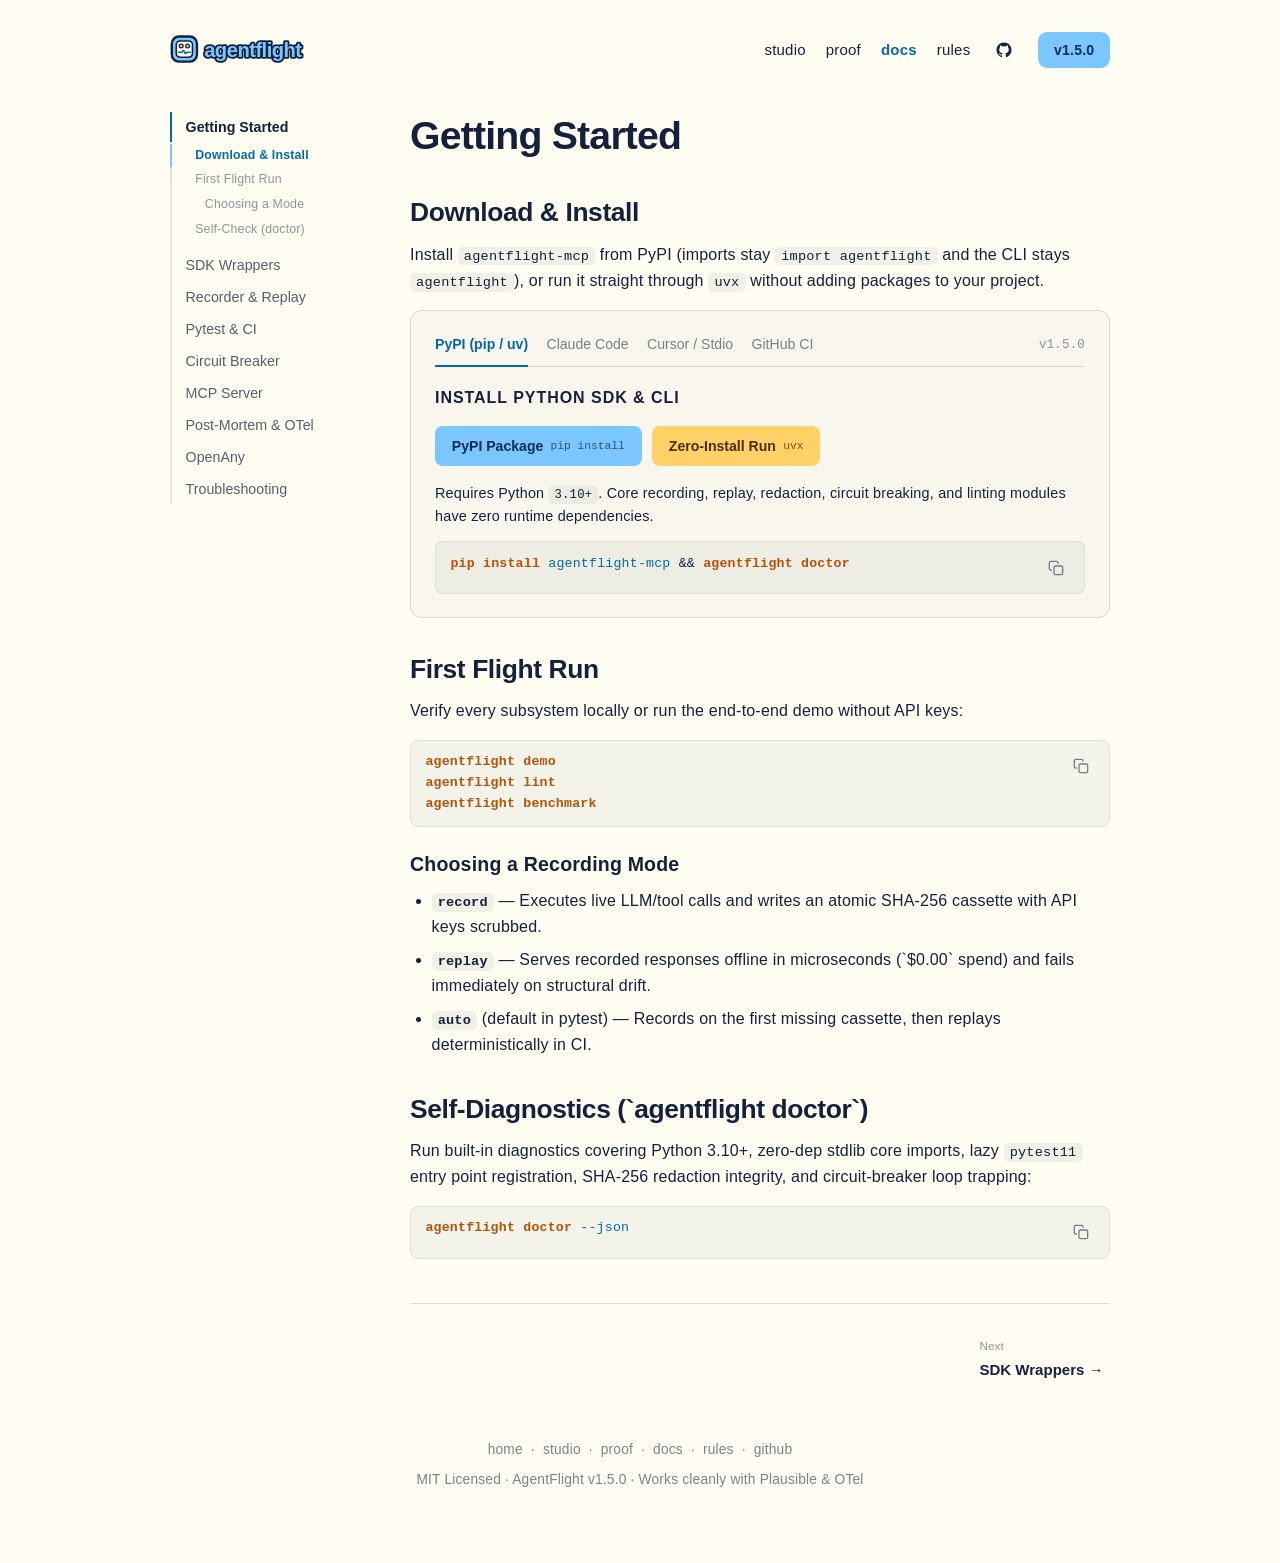
==== website/docs.html @ 7e09fa5d "feat(website,docs): launch Handy-style avionics website, interactive studio & v1.5.0 docs" ====
<!doctype html>
<html lang="en">
  <head>
    <meta charset="utf-8" />
    <meta name="viewport" content="width=device-width, initial-scale=1.0" />
    <title>AgentFlight — Documentation, SDK, CLI &amp; MCP Guide</title>
    <meta
      name="description"
      content="Install agentflight-mcp, wrap OpenAI/Anthropic clients, record SHA-256 cassettes, run $0 pytest CI replay, wire Claude MCP, and export OpenTelemetry traces."
    />
    <meta name="robots" content="index, follow" />
    <meta name="theme-color" content="#fffdf2" />
    <link rel="canonical" href="https://codesphere-u.github.io/agentflight/docs.html" />
    <link rel="icon" type="image/svg+xml" href="./favicon.svg?v=1.5.0" />
    <link rel="manifest" href="./manifest.webmanifest" />

    <meta property="og:type" content="website" />
    <meta property="og:url" content="https://codesphere-u.github.io/agentflight/docs.html" />
    <meta property="og:title" content="AgentFlight — Documentation, SDK, CLI &amp; MCP Guide" />
    <meta
      property="og:description"
      content="Complete guide for drop-in SDK wrappers, deterministic pytest replay, circuit-breaker configuration, and hosted/local MCP tools."
    />
    <meta property="og:image" content="https://codesphere-u.github.io/agentflight/og-image.svg" />
    <meta name="twitter:card" content="summary_large_image" />
    <meta name="twitter:title" content="AgentFlight — Documentation, SDK, CLI &amp; MCP Guide" />
    <meta
      name="twitter:description"
      content="Record tamper-evident agent cassettes, replay at $0 spend in pytest, and catch MCP tool smells in CI."
    />
    <meta name="twitter:image" content="https://codesphere-u.github.io/agentflight/og-image.svg" />

    <style>
      [hidden] { display: none !important; }
      .page-col-docs { width: min(940px, 100% - 2rem); margin-inline: auto; }
      .brand-wordmark-svg { height: 36px; width: 196px; display: block; }
      .docs-layout { display: flex; align-items: flex-start; gap: 2.75rem; width: 100%; min-width: 0; }
      .docs-sidebar { flex: 0 0 196px; width: 196px; position: sticky; top: 2rem; }
      .docs-mobile-nav { display: none; }
    </style>
    <link rel="stylesheet" href="./styles.css?v=1.5.0" />
  </head>
  <body data-analytics="plausible">
    <div class="page-col page-col-docs">
      <header class="site-header">
        <a class="brand-link" href="./" aria-label="AgentFlight home">
          <svg class="brand-wordmark-svg" width="196" height="36" viewBox="0 0 218 40" fill="none" role="img" aria-label="agentflight">
            <rect x="2" y="5" width="28" height="28" rx="8" fill="#7cc6fe" stroke="#14213d" stroke-width="2.6" />
            <rect x="7" y="10" width="18" height="18" rx="4" fill="#fffdf2" stroke="#14213d" stroke-width="1.8" />
            <circle cx="12.5" cy="15.5" r="2.1" fill="#ffd166" stroke="#14213d" stroke-width="1.4" />
            <circle cx="19.5" cy="15.5" r="2.1" fill="#ffd166" stroke="#14213d" stroke-width="1.4" />
            <path d="M9.5 22.5H13L15 20.5L17 24L19 22.5H22.5" stroke="#026aa7" stroke-width="1.8" stroke-linecap="round" stroke-linejoin="round" />
            <text x="38" y="28" font-family="-apple-system, BlinkMacSystemFont, 'Segoe UI', Roboto, sans-serif" font-size="22.5" font-weight="800" letter-spacing="-0.6" fill="none" stroke="#14213d" stroke-width="4" stroke-linejoin="round">agentflight</text>
            <text x="38" y="28" font-family="-apple-system, BlinkMacSystemFont, 'Segoe UI', Roboto, sans-serif" font-size="22.5" font-weight="800" letter-spacing="-0.6" fill="#7cc6fe">agentflight</text>
          </svg>
        </a>

        <nav class="header-nav" aria-label="Primary navigation">
          <a href="./studio.html">studio</a>
          <a href="./proof.html">proof</a>
          <a class="active" href="./docs.html" aria-current="page">docs</a>
          <a href="./rules.html">rules</a>
          <a
            class="icon-link"
            href="https://github.com/codesphere-u/agentflight"
            target="_blank"
            rel="noopener noreferrer"
            aria-label="AgentFlight on GitHub"
          >
            <svg width="18" height="18" viewBox="0 0 24 24" fill="currentColor" aria-hidden="true">
              <path
                d="M12 2C6.477 2 2 6.484 2 12.017c0 4.425 2.865 8.18 6.839 9.504.5.092.682-.217.682-.483 0-.237-.008-.868-.013-1.703-2.782.605-3.369-1.343-3.369-1.343-.454-1.158-1.11-1.466-1.11-1.466-.908-.62.069-.608.069-.608 1.003.07 1.53 1.032 1.53 1.032.892 1.53 2.341 1.088 2.91.832.092-.647.35-1.088.636-1.338-2.22-.253-4.555-1.113-4.555-4.951 0-1.093.39-1.988 1.029-2.688-.103-.253-.446-1.272.098-2.65 0 0 .84-.27 2.75 1.026A9.564 9.564 0 0112 6.844c.85.004 1.705.115 2.504.337 1.909-1.296 2.747-1.027 2.747-1.027.546 1.379.202 2.398.1 2.651.64.7 1.028 1.595 1.028 2.688 0 3.848-2.339 4.695-4.566 4.943.359.309.678.92.678 1.855 0 1.338-.012 2.419-.012 2.747 0 .268.18.58.688.482A10.019 10.019 0 0022 12.017C22 6.484 17.522 2 12 2z"
              />
            </svg>
          </a>
          <a
            class="nav-pill"
            href="https://github.com/codesphere-u/agentflight/releases"
            target="_blank"
            rel="noopener noreferrer"
          >
            v1.5.0
          </a>
        </nav>
      </header>

      <main>
        <div class="docs-mobile-nav" aria-label="Documentation chapters mobile switcher">
          <button type="button" class="docs-mobile-chip active" data-doc-target="getting-started">Getting Started</button>
          <button type="button" class="docs-mobile-chip" data-doc-target="wrappers">SDK Wrappers</button>
          <button type="button" class="docs-mobile-chip" data-doc-target="recorder">Recorder &amp; Replay</button>
          <button type="button" class="docs-mobile-chip" data-doc-target="pytest-ci">Pytest &amp; CI</button>
          <button type="button" class="docs-mobile-chip" data-doc-target="circuit-breaker">Circuit Breaker</button>
          <button type="button" class="docs-mobile-chip" data-doc-target="mcp-server">MCP Server</button>
          <button type="button" class="docs-mobile-chip" data-doc-target="post-mortem">Post-Mortem &amp; OTel</button>
          <button type="button" class="docs-mobile-chip" data-doc-target="openany">OpenAny</button>
          <button type="button" class="docs-mobile-chip" data-doc-target="troubleshooting">Troubleshooting</button>
        </div>

        <div class="docs-layout">
          <aside class="docs-sidebar" aria-label="Documentation navigation">
            <nav>
              <ul class="docs-rail">
                <li class="doc-nav-item">
                  <button type="button" class="doc-nav-link active" data-doc-target="getting-started">Getting Started</button>
                  <ul class="doc-subrail open" data-subrail="getting-started">
                    <li><a class="doc-sub-link active" href="#doc-install" data-doc-anchor="getting-started">Download &amp; Install</a></li>
                    <li><a class="doc-sub-link" href="#doc-first-flight" data-doc-anchor="getting-started">First Flight Run</a></li>
                    <li><a class="doc-sub-link sub-h3" href="#doc-modes" data-doc-anchor="getting-started">Choosing a Mode</a></li>
                    <li><a class="doc-sub-link" href="#doc-doctor" data-doc-anchor="getting-started">Self-Check (doctor)</a></li>
                  </ul>
                </li>

                <li class="doc-nav-item">
                  <button type="button" class="doc-nav-link" data-doc-target="wrappers">SDK Wrappers</button>
                  <ul class="doc-subrail" data-subrail="wrappers">
                    <li><a class="doc-sub-link" href="#wrap-openai" data-doc-anchor="wrappers">OpenAI &amp; Compatible</a></li>
                    <li><a class="doc-sub-link" href="#wrap-anthropic" data-doc-anchor="wrappers">Anthropic Messages</a></li>
                    <li><a class="doc-sub-link" href="#wrap-callable" data-doc-anchor="wrappers">Callbacks &amp; Decorators</a></li>
                  </ul>
                </li>

                <li class="doc-nav-item">
                  <button type="button" class="doc-nav-link" data-doc-target="recorder">Recorder &amp; Replay</button>
                  <ul class="doc-subrail" data-subrail="recorder">
                    <li><a class="doc-sub-link" href="#rec-sha256" data-doc-anchor="recorder">SHA-256 Hash Chain</a></li>
                    <li><a class="doc-sub-link" href="#rec-redact" data-doc-anchor="recorder">Automatic Redaction</a></li>
                    <li><a class="doc-sub-link" href="#rec-replay" data-doc-anchor="recorder">Deterministic Stubs</a></li>
                  </ul>
                </li>

                <li class="doc-nav-item">
                  <button type="button" class="doc-nav-link" data-doc-target="pytest-ci">Pytest &amp; CI</button>
                  <ul class="doc-subrail" data-subrail="pytest-ci">
                    <li><a class="doc-sub-link" href="#pytest-markers" data-doc-anchor="pytest-ci">Pytest Plugin &amp; Fixtures</a></li>
                    <li><a class="doc-sub-link" href="#ci-diff" data-doc-anchor="pytest-ci">Trajectory Diffing</a></li>
                    <li><a class="doc-sub-link" href="#ci-workflow" data-doc-anchor="pytest-ci">GitHub Actions Gate</a></li>
                  </ul>
                </li>

                <li class="doc-nav-item">
                  <button type="button" class="doc-nav-link" data-doc-target="circuit-breaker">Circuit Breaker</button>
                  <ul class="doc-subrail" data-subrail="circuit-breaker">
                    <li><a class="doc-sub-link" href="#cb-loops" data-doc-anchor="circuit-breaker">Loop &amp; Ping-Pong Traps</a></li>
                    <li><a class="doc-sub-link" href="#cb-budget" data-doc-anchor="circuit-breaker">Token &amp; USD Budgets</a></li>
                  </ul>
                </li>

                <li class="doc-nav-item">
                  <button type="button" class="doc-nav-link" data-doc-target="mcp-server">MCP Server</button>
                  <ul class="doc-subrail" data-subrail="mcp-server">
                    <li><a class="doc-sub-link" href="#mcp-tools" data-doc-anchor="mcp-server">Tools, Resources &amp; Prompts</a></li>
                    <li><a class="doc-sub-link" href="#mcp-hosted" data-doc-anchor="mcp-server">Hosted vs Stdio Clients</a></li>
                  </ul>
                </li>

                <li class="doc-nav-item">
                  <button type="button" class="doc-nav-link" data-doc-target="post-mortem">Post-Mortem &amp; OTel</button>
                  <ul class="doc-subrail" data-subrail="post-mortem">
                    <li><a class="doc-sub-link" href="#pm-aaib" data-doc-anchor="post-mortem">Incident Post-Mortem</a></li>
                    <li><a class="doc-sub-link" href="#pm-otel" data-doc-anchor="post-mortem">W3C TraceContext / OTel</a></li>
                  </ul>
                </li>

                <li class="doc-nav-item">
                  <button type="button" class="doc-nav-link" data-doc-target="openany">OpenAny</button>
                  <ul class="doc-subrail" data-subrail="openany">
                    <li><a class="doc-sub-link" href="#oa-quickstart" data-doc-anchor="openany">Budget Shield &amp; Streaming</a></li>
                    <li><a class="doc-sub-link" href="#oa-cli" data-doc-anchor="openany">OpenAny CLI Commands</a></li>
                  </ul>
                </li>

                <li class="doc-nav-item">
                  <button type="button" class="doc-nav-link" data-doc-target="troubleshooting">Troubleshooting</button>
                  <ul class="doc-subrail" data-subrail="troubleshooting">
                    <li><a class="doc-sub-link" href="#ts-divergence" data-doc-anchor="troubleshooting">TrajectoryDivergenceError</a></li>
                    <li><a class="doc-sub-link" href="#ts-tamper" data-doc-anchor="troubleshooting">CassetteTamperError</a></li>
                    <li><a class="doc-sub-link" href="#ts-about" data-doc-anchor="troubleshooting">License &amp; Provenance</a></li>
                  </ul>
                </li>
              </ul>
            </nav>
          </aside>

          <article class="doc-content" id="doc-article">
            <h1 id="doc-chapter-title">Getting Started</h1>

            <!-- CHAPTER 1 -->
            <section class="doc-chapter" data-chapter="getting-started">
              <h2 id="doc-install">Download &amp; Install</h2>
              <p>
                Install <code>agentflight-mcp</code> from PyPI (imports stay <code>import agentflight</code> and the CLI stays <code>agentflight</code>), or run it straight through <code>uvx</code> without adding packages to your project.
              </p>

              <div class="handy-card">
                <div class="handy-tabs-bar">
                  <div class="handy-tabs" role="tablist" aria-label="Install method">
                    <button type="button" class="handy-tab active" role="tab" aria-selected="true" data-install="pypi">
                      PyPI (pip / uv)
                    </button>
                    <button type="button" class="handy-tab" role="tab" aria-selected="false" data-install="claude">
                      Claude Code
                    </button>
                    <button type="button" class="handy-tab" role="tab" aria-selected="false" data-install="cursor">
                      Cursor / Stdio
                    </button>
                    <button type="button" class="handy-tab" role="tab" aria-selected="false" data-install="ci">
                      GitHub CI
                    </button>
                  </div>
                  <span class="version-tag">v1.5.0</span>
                </div>

                <p class="eyebrow-label" id="inst-eyebrow">INSTALL PYTHON SDK &amp; CLI</p>

                <div class="handy-btn-row">
                  <button type="button" class="handy-pill-btn" data-copy="pip install agentflight-mcp">
                    PyPI Package <span>pip install</span>
                  </button>
                  <button type="button" class="handy-pill-btn amber" data-copy="uvx --from agentflight-mcp agentflight doctor">
                    Zero-Install Run <span>uvx</span>
                  </button>
                </div>

                <p style="font-size: 0.9rem; margin-bottom: 0.65rem;" id="inst-note">
                  Requires Python <code>3.10+</code>. Core recording, replay, redaction, circuit breaking, and linting modules have zero runtime dependencies.
                </p>

                <div class="doc-codeblock" style="margin-bottom: 0;">
                  <pre id="inst-code"><span class="syn-cmd">pip install</span> <span class="syn-arg">agentflight-mcp</span> &amp;&amp; <span class="syn-cmd">agentflight doctor</span></pre>
                  <button type="button" class="copy-icon-btn" id="inst-copy-btn" data-copy="pip install agentflight-mcp && agentflight doctor" aria-label="Copy install command">
                    <svg width="16" height="16" viewBox="0 0 24 24" fill="none" stroke="currentColor" stroke-width="2" stroke-linecap="round" stroke-linejoin="round" aria-hidden="true"><rect x="9" y="9" width="13" height="13" rx="2"/><path d="M5 15H4a2 2 0 0 1-2-2V4a2 2 0 0 1 2-2h9a2 2 0 0 1 2 2v1"/></svg>
                  </button>
                </div>
              </div>

              <h2 id="doc-first-flight">First Flight Run</h2>
              <p>Verify every subsystem locally or run the end-to-end demo without API keys:</p>

              <div class="doc-codeblock">
                <pre><span class="syn-cmd">agentflight demo</span>
<span class="syn-cmd">agentflight lint</span>
<span class="syn-cmd">agentflight benchmark</span></pre>
                <button type="button" class="copy-icon-btn" data-copy="agentflight demo && agentflight lint && agentflight benchmark" aria-label="Copy quickstart commands">
                  <svg width="16" height="16" viewBox="0 0 24 24" fill="none" stroke="currentColor" stroke-width="2" stroke-linecap="round" stroke-linejoin="round" aria-hidden="true"><rect x="9" y="9" width="13" height="13" rx="2"/><path d="M5 15H4a2 2 0 0 1-2-2V4a2 2 0 0 1 2-2h9a2 2 0 0 1 2 2v1"/></svg>
                </button>
              </div>

              <h3 id="doc-modes">Choosing a Recording Mode</h3>
              <ul>
                <li><strong><code>record</code></strong> — Executes live LLM/tool calls and writes an atomic SHA-256 cassette with API keys scrubbed.</li>
                <li><strong><code>replay</code></strong> — Serves recorded responses offline in microseconds (`$0.00` spend) and fails immediately on structural drift.</li>
                <li><strong><code>auto</code></strong> (default in pytest) — Records on the first missing cassette, then replays deterministically in CI.</li>
              </ul>

              <h2 id="doc-doctor">Self-Diagnostics (`agentflight doctor`)</h2>
              <p>Run built-in diagnostics covering Python 3.10+, zero-dep stdlib core imports, lazy <code>pytest11</code> entry point registration, SHA-256 redaction integrity, and circuit-breaker loop trapping:</p>
              <div class="doc-codeblock">
                <pre><span class="syn-cmd">agentflight doctor</span> <span class="syn-arg">--json</span></pre>
                <button type="button" class="copy-icon-btn" data-copy="agentflight doctor --json" aria-label="Copy doctor command">
                  <svg width="16" height="16" viewBox="0 0 24 24" fill="none" stroke="currentColor" stroke-width="2" stroke-linecap="round" stroke-linejoin="round" aria-hidden="true"><rect x="9" y="9" width="13" height="13" rx="2"/><path d="M5 15H4a2 2 0 0 1-2-2V4a2 2 0 0 1 2-2h9a2 2 0 0 1 2 2v1"/></svg>
                </button>
              </div>
            </section>

            <!-- CHAPTER 2 -->
            <section class="doc-chapter" data-chapter="wrappers" hidden>
              <h2 id="wrap-openai">OpenAI &amp; Compatible Clients</h2>
              <p>
                Wrap synchronous or async <code>OpenAI</code>, <code>AsyncOpenAI</code>, OpenRouter, vLLM, or OpenAny clients in one line—recording both standard responses and <code>stream=True</code> delta chunks.
              </p>
              <div class="doc-codeblock">
                <pre><span class="syn-arg">from</span> openai <span class="syn-arg">import</span> OpenAI
<span class="syn-arg">from</span> agentflight <span class="syn-arg">import</span> wrap_openai, TrajectoryCircuitBreaker

client = wrap_openai(OpenAI(), guard=TrajectoryCircuitBreaker(max_cost_usd=0.25))
resp = client.chat.completions.create(model=<span class="syn-str">"gpt-4o-mini"</span>, messages=[{<span class="syn-str">"role"</span>: <span class="syn-str">"user"</span>, <span class="syn-str">"content"</span>: <span class="syn-str">"Health?"</span>}])
client.agentflight_recorder.save(<span class="syn-str">"tests/cassettes/health.flight.json"</span>)</pre>
                <button type="button" class="copy-icon-btn" data-copy='from openai import OpenAI&#10;from agentflight import wrap_openai, TrajectoryCircuitBreaker&#10;&#10;client = wrap_openai(OpenAI(), guard=TrajectoryCircuitBreaker(max_cost_usd=0.25))&#10;resp = client.chat.completions.create(model="gpt-4o-mini", messages=[{"role": "user", "content": "Health?"}])&#10;client.agentflight_recorder.save("tests/cassettes/health.flight.json")' aria-label="Copy wrap_openai snippet">
                  <svg width="16" height="16" viewBox="0 0 24 24" fill="none" stroke="currentColor" stroke-width="2" stroke-linecap="round" stroke-linejoin="round" aria-hidden="true"><rect x="9" y="9" width="13" height="13" rx="2"/><path d="M5 15H4a2 2 0 0 1-2-2V4a2 2 0 0 1 2-2h9a2 2 0 0 1 2 2v1"/></svg>
                </button>
              </div>

              <h2 id="wrap-anthropic">Anthropic Messages &amp; Streaming</h2>
              <p>
                Use <code>wrap_anthropic(Anthropic(), ...)</code> to capture synchronous, async, and streamed Claude messages with coalesced tool-use blocks and token telemetry.
              </p>

              <h2 id="wrap-callable">Callbacks &amp; Decorators (`wrap_callable`)</h2>
              <p>
                Instrument any Python tool function with <code>@wrap_callable</code> or pass <code>FlightCallbackHandler</code> directly into LangChain, LangGraph, or custom agent loops.
              </p>
            </section>

            <!-- CHAPTER 3 -->
            <section class="doc-chapter" data-chapter="recorder" hidden>
              <h2 id="rec-sha256">Canonical JSON SHA-256 Hash Chain</h2>
              <p>
                Every <code>TrajectorySpan</code> hashes canonical sorted JSON (<code>sort_keys=True</code>) chained from <code>GENESIS_HASH</code> via <code>prev_hash -&gt; step_hash</code>. Reordered Python dictionary keys never cause false negatives, whereas silent edits trigger <code>CassetteTamperError</code>.
              </p>

              <h2 id="rec-redact">Automatic PII &amp; Secret Scrubbing</h2>
              <p>
                <code>FlightRecorder(..., redact_secrets=True)</code> scrubs OpenAI, Anthropic, GitHub, AWS keys, Bearer tokens, JWTs, Basic Auth URLs, and auth headers <em>before</em> computing SHA-256 digests so cassettes can be safely committed to Git.
              </p>

              <h2 id="rec-replay">Deterministic Stubs (`CassetteReplayer`)</h2>
              <div class="doc-codeblock">
                <pre><span class="syn-arg">from</span> agentflight <span class="syn-arg">import</span> CassetteReplayer

replayer = CassetteReplayer(<span class="syn-str">"cassettes/incident_8841.flight.json"</span>, strict_order=True)
query_metrics = replayer.stub_tool(<span class="syn-str">"prometheus.query_metrics"</span>, kind=<span class="syn-str">"mcp_rpc"</span>)
result = query_metrics(window=<span class="syn-str">"15m"</span>, service=<span class="syn-str">"payment-api"</span>)</pre>
                <button type="button" class="copy-icon-btn" data-copy='from agentflight import CassetteReplayer&#10;&#10;replayer = CassetteReplayer("cassettes/incident_8841.flight.json", strict_order=True)&#10;query_metrics = replayer.stub_tool("prometheus.query_metrics", kind="mcp_rpc")&#10;result = query_metrics(window="15m", service="payment-api")' aria-label="Copy replayer code">
                  <svg width="16" height="16" viewBox="0 0 24 24" fill="none" stroke="currentColor" stroke-width="2" stroke-linecap="round" stroke-linejoin="round" aria-hidden="true"><rect x="9" y="9" width="13" height="13" rx="2"/><path d="M5 15H4a2 2 0 0 1-2-2V4a2 2 0 0 1 2-2h9a2 2 0 0 1 2 2v1"/></svg>
                </button>
              </div>
            </section>

            <!-- CHAPTER 4 -->
            <section class="doc-chapter" data-chapter="pytest-ci" hidden>
              <h2 id="pytest-markers">Auto-Registered Pytest Plugin (`pytest11`)</h2>
              <p>
                Installing <code>agentflight-mcp</code> automatically registers built-in fixtures (<code>flight_recorder</code>, <code>flight_guard</code>, <code>flight_session</code>) plus <code>@pytest.mark.flight_cassette(...)</code>.
              </p>
              <div class="doc-codeblock">
                <pre><span class="syn-arg">import</span> pytest

@pytest.mark.flight_cassette(<span class="syn-str">"tests/cassettes/checkout.flight.json"</span>)
<span class="syn-arg">def</span> test_checkout_deterministic(flight_session, flight_guard):
    search = flight_session.stub(<span class="syn-str">"search_catalog"</span>, fallback_fn=<span class="syn-arg">lambda</span> q: {<span class="syn-str">"hits"</span>: [q]})
    <span class="syn-arg">assert</span> search(q=<span class="syn-str">"router"</span>)[<span class="syn-str">"hits"</span>] == [<span class="syn-str">"router"</span>]</pre>
                <button type="button" class="copy-icon-btn" data-copy='import pytest&#10;&#10;@pytest.mark.flight_cassette("tests/cassettes/checkout.flight.json")&#10;def test_checkout_deterministic(flight_session, flight_guard):&#10;    search = flight_session.stub("search_catalog", fallback_fn=lambda q: {"hits": [q]})&#10;    assert search(q="router")["hits"] == ["router"]' aria-label="Copy pytest example">
                  <svg width="16" height="16" viewBox="0 0 24 24" fill="none" stroke="currentColor" stroke-width="2" stroke-linecap="round" stroke-linejoin="round" aria-hidden="true"><rect x="9" y="9" width="13" height="13" rx="2"/><path d="M5 15H4a2 2 0 0 1-2-2V4a2 2 0 0 1 2-2h9a2 2 0 0 1 2 2v1"/></svg>
                </button>
              </div>

              <h2 id="ci-diff">Behavioral Trajectory Diffing</h2>
              <p>
                Compare baseline and candidate cassettes across model or prompt upgrades using Levenshtein/LCS sequence distance plus token/cost/error deltas:
              </p>
              <div class="doc-codeblock">
                <pre><span class="syn-cmd">agentflight diff</span> <span class="syn-arg">baseline.flight.json candidate.flight.json</span> <span class="syn-arg">--similarity-threshold</span> <span class="syn-str">0.85</span></pre>
                <button type="button" class="copy-icon-btn" data-copy="agentflight diff baseline.flight.json candidate.flight.json --similarity-threshold 0.85" aria-label="Copy diff command">
                  <svg width="16" height="16" viewBox="0 0 24 24" fill="none" stroke="currentColor" stroke-width="2" stroke-linecap="round" stroke-linejoin="round" aria-hidden="true"><rect x="9" y="9" width="13" height="13" rx="2"/><path d="M5 15H4a2 2 0 0 1-2-2V4a2 2 0 0 1 2-2h9a2 2 0 0 1 2 2v1"/></svg>
                </button>
              </div>

              <h2 id="ci-workflow">GitHub Actions Pre-Flight Gate</h2>
              <div class="doc-codeblock">
                <pre><span class="syn-cmd">agentflight ci</span> <span class="syn-arg">--schema-file tools.json --cassette tests/cassettes/run.flight.json --fail-on-smell --github-summary</span></pre>
                <button type="button" class="copy-icon-btn" data-copy="agentflight ci --schema-file tools.json --cassette tests/cassettes/run.flight.json --fail-on-smell --github-summary" aria-label="Copy agentflight ci command">
                  <svg width="16" height="16" viewBox="0 0 24 24" fill="none" stroke="currentColor" stroke-width="2" stroke-linecap="round" stroke-linejoin="round" aria-hidden="true"><rect x="9" y="9" width="13" height="13" rx="2"/><path d="M5 15H4a2 2 0 0 1-2-2V4a2 2 0 0 1 2-2h9a2 2 0 0 1 2 2v1"/></svg>
                </button>
              </div>
            </section>

            <!-- CHAPTER 5 -->
            <section class="doc-chapter" data-chapter="circuit-breaker" hidden>
              <h2 id="cb-loops">Loop &amp; Ping-Pong Detection</h2>
              <p>
                <code>TrajectoryCircuitBreaker</code> inspects actor + canonical argument digests on every turn to stop exact identical repeats, two-step <code>A -&gt; B -&gt; A -&gt; B</code> ping-pong loops, three-step cycles, and consecutive error storms.
              </p>

              <h2 id="cb-budget">Thread-Safe Token &amp; USD Spend Caps</h2>
              <p>
                Enforce hard limits globally across worker threads via <code>with breaker.reserve_budget(estimated_usd): ...</code> so parallel tool invocations cannot overshoot budget ceilings.
              </p>
              <div class="doc-codeblock">
                <pre><span class="syn-arg">from</span> agentflight <span class="syn-arg">import</span> TrajectoryCircuitBreaker

guard = TrajectoryCircuitBreaker(max_identical_repeats=3, max_ping_pong_cycles=2, max_total_tokens=25000, max_cost_usd=0.50)</pre>
                <button type="button" class="copy-icon-btn" data-copy="from agentflight import TrajectoryCircuitBreaker&#10;&#10;guard = TrajectoryCircuitBreaker(max_identical_repeats=3, max_ping_pong_cycles=2, max_total_tokens=25000, max_cost_usd=0.50)" aria-label="Copy circuit breaker config">
                  <svg width="16" height="16" viewBox="0 0 24 24" fill="none" stroke="currentColor" stroke-width="2" stroke-linecap="round" stroke-linejoin="round" aria-hidden="true"><rect x="9" y="9" width="13" height="13" rx="2"/><path d="M5 15H4a2 2 0 0 1-2-2V4a2 2 0 0 1 2-2h9a2 2 0 0 1 2 2v1"/></svg>
                </button>
              </div>
            </section>

            <!-- CHAPTER 6 -->
            <section class="doc-chapter" data-chapter="mcp-server" hidden>
              <h2 id="mcp-tools">Tools, Resources &amp; Prompts</h2>
              <div class="doc-table-wrap">
                <table class="doc-table">
                  <thead>
                    <tr>
                      <th>MCP Primitive</th>
                      <th>Purpose</th>
                      <th>Transport Availability</th>
                    </tr>
                  </thead>
                  <tbody>
                    <tr>
                      <td><code>agentflight_lint_tools</code></td>
                      <td>Static TS001–TS010 audit &amp; Ergonomics Score</td>
                      <td>Hosted HTTP + Local Stdio</td>
                    </tr>
                    <tr>
                      <td><code>agentflight_verify_cassette</code></td>
                      <td>Verify SHA-256 chain integrity</td>
                      <td>Local Stdio / Self-Hosted</td>
                    </tr>
                    <tr>
                      <td><code>agentflight_diff_cassettes</code></td>
                      <td>Baseline vs candidate trajectory diff</td>
                      <td>Local Stdio / Self-Hosted</td>
                    </tr>
                    <tr>
                      <td><code>agentflight_export_otel</code></td>
                      <td>Export W3C TraceContext spans JSON</td>
                      <td>Local Stdio / Self-Hosted</td>
                    </tr>
                    <tr>
                      <td><code>agentflight://rules/catalog</code></td>
                      <td>Machine-readable rule rubric resource</td>
                      <td>Hosted HTTP + Local Stdio</td>
                    </tr>
                  </tbody>
                </table>
              </div>

              <h2 id="mcp-hosted">Hosted Vercel HTTP vs Local Stdio</h2>
              <div class="doc-codeblock">
                <pre><span class="syn-cmd">claude mcp add</span> <span class="syn-arg">--transport http agentflight</span> <span class="syn-str">https://agentflight-tau.vercel.app/mcp</span></pre>
                <button type="button" class="copy-icon-btn" data-copy="claude mcp add --transport http agentflight https://agentflight-tau.vercel.app/mcp" aria-label="Copy claude mcp command">
                  <svg width="16" height="16" viewBox="0 0 24 24" fill="none" stroke="currentColor" stroke-width="2" stroke-linecap="round" stroke-linejoin="round" aria-hidden="true"><rect x="9" y="9" width="13" height="13" rx="2"/><path d="M5 15H4a2 2 0 0 1-2-2V4a2 2 0 0 1 2-2h9a2 2 0 0 1 2 2v1"/></svg>
                </button>
              </div>
            </section>

            <!-- CHAPTER 7 -->
            <section class="doc-chapter" data-chapter="post-mortem" hidden>
              <h2 id="pm-aaib">AAIB / NTSB Incident Post-Mortems</h2>
              <p>
                Generate structured Markdown or JSON failure reports pinpointing root-cause loops, cost explosions, and exact failing tool steps from any saved <code>.flight.json</code> file:
              </p>
              <div class="doc-codeblock">
                <pre><span class="syn-cmd">agentflight post-mortem</span> <span class="syn-arg">crash_incident.flight.json</span> <span class="syn-arg">--output</span> <span class="syn-str">POST_MORTEM.md</span></pre>
                <button type="button" class="copy-icon-btn" data-copy="agentflight post-mortem crash_incident.flight.json --output POST_MORTEM.md" aria-label="Copy post-mortem command">
                  <svg width="16" height="16" viewBox="0 0 24 24" fill="none" stroke="currentColor" stroke-width="2" stroke-linecap="round" stroke-linejoin="round" aria-hidden="true"><rect x="9" y="9" width="13" height="13" rx="2"/><path d="M5 15H4a2 2 0 0 1-2-2V4a2 2 0 0 1 2-2h9a2 2 0 0 1 2 2v1"/></svg>
                </button>
              </div>

              <h2 id="pm-otel">W3C TraceContext / OpenTelemetry Export</h2>
              <p>
                Export cassettes into <code>gen_ai.*</code> semantic-convention spans ready for StackPulse, Jaeger, Datadog, or Grafana Tempo:
              </p>
              <div class="doc-codeblock">
                <pre><span class="syn-cmd">agentflight export-otel</span> <span class="syn-arg">incident_8841.flight.json</span> <span class="syn-arg">--output</span> <span class="syn-str">spans.json</span></pre>
                <button type="button" class="copy-icon-btn" data-copy="agentflight export-otel incident_8841.flight.json --output spans.json" aria-label="Copy export-otel command">
                  <svg width="16" height="16" viewBox="0 0 24 24" fill="none" stroke="currentColor" stroke-width="2" stroke-linecap="round" stroke-linejoin="round" aria-hidden="true"><rect x="9" y="9" width="13" height="13" rx="2"/><path d="M5 15H4a2 2 0 0 1-2-2V4a2 2 0 0 1 2-2h9a2 2 0 0 1 2 2v1"/></svg>
                </button>
              </div>
            </section>

            <!-- CHAPTER 8 -->
            <section class="doc-chapter" data-chapter="openany" hidden>
              <h2 id="oa-quickstart">Budget Shield &amp; Streaming</h2>
              <p>
                <code>OpenAnyProvider</code> adds strict domain isolation, pre-execution cost ceiling checks, SSE streaming, and remote MCP schema discovery across 128+ models with transparent attribution when querying <code>*.openany.si</code>.
              </p>

              <h2 id="oa-cli">OpenAny CLI Commands</h2>
              <div class="doc-codeblock">
                <pre><span class="syn-cmd">agentflight openany models</span>
<span class="syn-cmd">agentflight openany lint-tools</span>
<span class="syn-cmd">agentflight openany replay</span> <span class="syn-arg">--cassette</span> <span class="syn-str">paxos.flight.json</span></pre>
                <button type="button" class="copy-icon-btn" data-copy="agentflight openany models && agentflight openany lint-tools" aria-label="Copy openany commands">
                  <svg width="16" height="16" viewBox="0 0 24 24" fill="none" stroke="currentColor" stroke-width="2" stroke-linecap="round" stroke-linejoin="round" aria-hidden="true"><rect x="9" y="9" width="13" height="13" rx="2"/><path d="M5 15H4a2 2 0 0 1-2-2V4a2 2 0 0 1 2-2h9a2 2 0 0 1 2 2v1"/></svg>
                </button>
              </div>
            </section>

            <!-- CHAPTER 9 -->
            <section class="doc-chapter" data-chapter="troubleshooting" hidden>
              <h2 id="ts-divergence">TrajectoryDivergenceError</h2>
              <p>
                Raised during <code>replay</code> mode when candidate code calls a different actor or passes modified parameter keys/values compared to the recorded baseline cassette. Inspect <code>exc.missing_keys</code>, <code>exc.extra_keys</code>, and <code>exc.changed_values</code>, or re-record intentionally with <code>pytest --flight-mode=record</code>.
              </p>

              <h2 id="ts-tamper">CassetteTamperError</h2>
              <p>
                Raised by <code>verify_cassette()</code> when any step payload, index, or hash link in a <code>.flight.json</code> file is altered or truncated. Re-record cleanly from a trusted run or validate with <code>agentflight doctor</code>.
              </p>

              <h2 id="ts-about">License &amp; Provenance</h2>
              <p>
                Created and maintained by <a class="inline-link" href="https://alvin.codesphereug.com/" target="_blank" rel="noopener noreferrer">Akandwanaho Ivan Alvin</a> under the permissive MIT License. Source hosted on <a class="inline-link" href="https://github.com/codesphere-u/agentflight" target="_blank" rel="noopener noreferrer">GitHub (`codesphere-u/agentflight`)</a>.
              </p>
            </section>

            <nav class="doc-pagination" aria-label="Chapter pagination">
              <button type="button" class="page-step-btn prev" id="doc-prev" hidden>
                <small>Previous</small>
                <strong id="doc-prev-label">← Getting Started</strong>
              </button>
              <button type="button" class="page-step-btn next" id="doc-next">
                <small>Next</small>
                <strong id="doc-next-label">SDK Wrappers →</strong>
              </button>
            </nav>
          </article>
        </div>
      </main>

      <footer class="site-footer">
        <div class="footer-links">
          <a href="./">home</a>
          <span>·</span>
          <a href="./studio.html">studio</a>
          <span>·</span>
          <a href="./proof.html">proof</a>
          <span>·</span>
          <a href="./docs.html">docs</a>
          <span>·</span>
          <a href="./rules.html">rules</a>
          <span>·</span>
          <a href="https://github.com/codesphere-u/agentflight" target="_blank" rel="noopener noreferrer">github</a>
        </div>
        <div>MIT Licensed · AgentFlight v1.5.0 · Works cleanly with Plausible &amp; OTel</div>
      </footer>
    </div>

    <div class="toast" id="toast" role="status" aria-live="polite"></div>
    <script src="./app.js?v=1.5.0" defer></script>
  </body>
</html>
---- website/styles.css ----
/* AgentFlight — Handy-Inspired Warm Editorial Light Theme (Stratosphere Sky Blue & Black-Box Amber) */
:root {
  --bg: #fffdf2;
  --bg-elevated: #f6f3e4;
  --bg-card: #fcf9ec;
  --text: #14213d;
  --text-70: rgba(20, 33, 61, 0.72);
  --text-55: rgba(20, 33, 61, 0.56);
  --text-45: rgba(20, 33, 61, 0.48);
  --rule: rgba(20, 33, 61, 0.14);
  --rule-soft: rgba(20, 33, 61, 0.08);
  --tint-2: rgba(20, 33, 61, 0.024);
  --tint-4: rgba(20, 33, 61, 0.042);
  --tint-5: rgba(20, 33, 61, 0.058);
  --tint-8: rgba(20, 33, 61, 0.095);

  /* Primary Accent: Stratosphere Sky Blue */
  --accent: #7cc6fe;
  --accent-hover: #5bb4fc;
  --accent-light: #e2f2ff;
  --accent-50: rgba(124, 198, 254, 0.45);
  --accent-dark: #0a2e52;
  --accent-rail: #026aa7;

  /* Secondary Accent: Black-Box Telemetry Amber */
  --amber: #ffd166;
  --amber-hover: #f7c247;
  --amber-light: #fff3d1;
  --amber-50: rgba(255, 209, 102, 0.48);
  --amber-dark: #4a2c00;
  --amber-strong: #b45309;

  --pass-bg: rgba(16, 185, 129, 0.15);
  --pass-ink: #065f46;
  --warn-bg: rgba(255, 209, 102, 0.34);
  --warn-ink: #78350f;
  --bad-bg: rgba(220, 38, 38, 0.11);
  --bad-ink: #991b1b;

  --syn-cmd: #b45309;
  --syn-arg: #026aa7;
  --syn-str: #0a2e52;

  --white: #ffffff;
  --radius-xl: 14px;
  --radius-lg: 10px;
  --radius-md: 8px;

  --font-sans: -apple-system, BlinkMacSystemFont, "Segoe UI", Roboto, Oxygen, Ubuntu, Cantarell, sans-serif;
  --font-mono: ui-monospace, SFMono-Regular, Menlo, Monaco, Consolas, monospace;
}

*,
*::before,
*::after {
  box-sizing: border-box;
}

html {
  max-width: 100%;
  overflow-x: clip;
  scroll-behavior: smooth;
}

body {
  margin: 0;
  background: var(--bg);
  color: var(--text);
  font-family: var(--font-sans);
  font-size: 1rem;
  font-weight: 400;
  line-height: 1.62;
  letter-spacing: 0.012rem;
  -webkit-font-smoothing: antialiased;
  overflow-x: clip;
}

a {
  color: inherit;
  text-decoration: none;
}

[hidden] {
  display: none !important;
}

button,
input,
select,
textarea {
  font: inherit;
  color: inherit;
}

code {
  font-family: var(--font-mono);
  font-size: 0.85em;
  background: var(--tint-5);
  padding: 0.12rem 0.38rem;
  border-radius: 5px;
}

:focus-visible {
  outline: 2px solid var(--accent-rail);
  outline-offset: 2px;
}

/* Containers: 680px editorial column vs 940px docs layout */
.page-col {
  width: min(680px, 100% - 2rem);
  margin-inline: auto;
  display: flex;
  flex-direction: column;
  gap: 2.75rem;
  padding-bottom: 4.5rem;
}

.page-col.page-col-docs {
  width: min(940px, 100% - 2rem);
  gap: 2.25rem;
}

.page-col > main {
  display: flex;
  flex-direction: column;
  gap: 2.75rem;
  min-width: 0;
  width: 100%;
}

.page-col.page-col-docs > main {
  gap: 2rem;
}

.page-col > main > * {
  min-width: 0;
  max-width: 100%;
}

.hairline {
  width: 100%;
  height: 1px;
  background: var(--rule);
  border: 0;
  margin: 0;
}

/* Header & Outlined Wordmark */
.site-header {
  width: 100%;
  display: flex;
  align-items: center;
  justify-content: space-between;
  gap: 1rem;
  padding-top: 2rem;
}

.brand-link {
  display: inline-flex;
  align-items: center;
  gap: 0.5rem;
  white-space: nowrap;
  flex-shrink: 0;
}

.brand-wordmark-svg {
  height: 36px;
  width: auto;
  display: block;
}

.header-nav {
  display: flex;
  align-items: center;
  gap: 1.25rem;
  font-size: 0.94rem;
  font-weight: 500;
  color: var(--text);
}

.header-nav a:not(.nav-pill):hover {
  color: var(--accent-rail);
}

.header-nav a.active {
  color: var(--accent-rail);
  font-weight: 600;
}

.icon-link {
  display: inline-flex;
  align-items: center;
  justify-content: center;
  width: 28px;
  height: 28px;
  border-radius: 999px;
  color: var(--text);
}

.icon-link:hover {
  background: var(--amber-light);
  color: var(--amber-dark);
}

.nav-pill {
  background: var(--accent);
  color: var(--accent-dark);
  padding: 0.42rem 0.98rem;
  border-radius: 9px;
  font-size: 0.88rem;
  font-weight: 700;
  transition: background 0.15s ease;
  white-space: nowrap;
}

.nav-pill:hover {
  background: var(--accent-hover);
}

/* Hero Duo & Subpage Hero */
.hero-duo {
  display: flex;
  align-items: center;
  gap: 1.85rem;
  padding-top: 0.45rem;
}

.mascot-wrap {
  flex: 0 0 136px;
  width: 136px;
  height: 136px;
}

.mascot-wrap svg {
  width: 100%;
  height: 100%;
  display: block;
}

.hero-copy {
  min-width: 0;
  flex: 1 1 auto;
}

.hero-copy h1 {
  margin: 0 0 0.45rem;
  font-size: 2.35rem;
  font-weight: 700;
  line-height: 1.14;
  letter-spacing: -0.025em;
  color: var(--text);
}

.hero-sub {
  margin: 0;
  font-size: 1.2rem;
  font-weight: 500;
  line-height: 1.42;
  letter-spacing: -0.01em;
  color: var(--text-70);
}

.page-hero {
  display: flex;
  flex-direction: column;
  gap: 0.45rem;
  padding-top: 0.25rem;
}

.page-hero h1 {
  margin: 0;
  font-size: 2.35rem;
  font-weight: 600;
  line-height: 1.2;
  letter-spacing: -0.02em;
  color: var(--text);
}

.page-hero .hero-sub {
  font-size: 1.06rem;
}

/* Split CTA + Floating White Popover */
.cta-area {
  position: relative;
  display: flex;
  flex-direction: column;
  align-items: center;
  gap: 0.72rem;
}

.split-btn-group {
  display: inline-flex;
  align-items: stretch;
  max-width: 100%;
  border-radius: 10px;
}

.split-main {
  border: 1px solid rgba(10, 46, 82, 0.16);
  border-right: 0;
  background: var(--accent);
  color: var(--accent-dark);
  padding: 0.72rem 1.55rem;
  border-radius: 10px 0 0 10px;
  cursor: pointer;
  text-align: center;
  transition: background 0.15s ease;
}

.split-main:hover,
.split-caret:hover {
  background: var(--accent-hover);
}

.split-main strong {
  display: block;
  font-size: 1.04rem;
  font-weight: 700;
  line-height: 1.2;
}

.split-main span {
  display: block;
  font-size: 0.74rem;
  font-weight: 600;
  opacity: 0.8;
  margin-top: 0.16rem;
}

.split-caret {
  border: 1px solid rgba(10, 46, 82, 0.16);
  border-left: 1px solid rgba(10, 46, 82, 0.22);
  background: var(--accent);
  color: var(--accent-dark);
  padding: 0 0.92rem;
  border-radius: 0 10px 10px 0;
  cursor: pointer;
  display: inline-flex;
  align-items: center;
  transition: background 0.15s ease;
}

.cmd-caption {
  font-family: var(--font-mono);
  font-size: 0.77rem;
  color: var(--text-70);
  background: var(--tint-4);
  border: 1px solid var(--rule-soft);
  padding: 0.36rem 0.75rem;
  border-radius: 8px;
  max-width: 100%;
  overflow-wrap: anywhere;
  text-align: center;
}

.cta-popover {
  display: none;
  position: absolute;
  top: calc(100% - 1.5rem);
  left: 50%;
  transform: translateX(-50%);
  width: min(370px, calc(100vw - 2rem));
  z-index: 30;
  background: var(--white);
  border: 1px solid var(--rule);
  border-radius: 12px;
  padding: 0.85rem;
  box-shadow: 0 12px 28px rgba(20, 33, 61, 0.12);
}

.cta-popover.open {
  display: block;
}

.pop-tabs {
  display: flex;
  gap: 0.35rem;
  border-bottom: 1px solid var(--rule-soft);
  padding-bottom: 0.5rem;
  margin-bottom: 0.7rem;
  flex-wrap: wrap;
}

.pop-tab {
  border: none;
  background: transparent;
  padding: 0.25rem 0.5rem;
  font-size: 0.78rem;
  font-weight: 600;
  color: var(--text-55);
  cursor: pointer;
  border-bottom: 2px solid transparent;
}

.pop-tab.active {
  color: var(--accent-rail);
  border-bottom-color: var(--accent-rail);
}

.pop-cmd {
  display: flex;
  align-items: center;
  justify-content: space-between;
  gap: 0.5rem;
  background: var(--tint-4);
  border: 1px solid var(--rule-soft);
  border-radius: 8px;
  padding: 0.55rem 0.65rem;
  font-family: var(--font-mono);
  font-size: 0.75rem;
}

.pop-cmd code {
  overflow-wrap: anywhere;
  white-space: pre-wrap;
  background: transparent;
  padding: 0;
}

/* Handy Surface Card & Underline Tabs */
.handy-card {
  border: 1px solid var(--rule);
  border-radius: 12px;
  padding: 1.4rem 1.5rem;
  background: var(--tint-2);
  margin: 0.85rem 0 1.6rem;
  width: 100%;
  min-width: 0;
}

.handy-tabs-bar {
  display: flex;
  align-items: center;
  justify-content: space-between;
  gap: 0.75rem;
  border-bottom: 1px solid var(--rule);
  margin-bottom: 1.1rem;
  flex-wrap: wrap;
}

.handy-tabs {
  display: flex;
  flex-wrap: wrap;
  gap: 1.15rem;
}

.handy-tab {
  border: none;
  background: transparent;
  padding: 0 0 0.58rem;
  margin-bottom: -1px;
  font-size: 0.88rem;
  font-weight: 500;
  color: var(--text-55);
  border-bottom: 2px solid transparent;
  cursor: pointer;
  transition: color 0.15s ease, border-color 0.15s ease;
}

.handy-tab:hover {
  color: var(--text);
}

.handy-tab.active {
  color: var(--accent-rail);
  border-bottom-color: var(--accent-rail);
  font-weight: 600;
}

.version-tag {
  font-size: 0.78rem;
  font-weight: 500;
  color: var(--text-45);
  font-family: var(--font-mono);
  padding-bottom: 0.5rem;
}

.eyebrow-label {
  font-size: 0.72rem;
  font-weight: 600;
  text-transform: uppercase;
  letter-spacing: 0.06em;
  color: var(--text-55);
  margin: 0 0 0.55rem;
}

.handy-btn-row {
  display: flex;
  flex-wrap: wrap;
  gap: 0.65rem;
  margin-bottom: 1rem;
}

.handy-pill-btn {
  display: inline-flex;
  align-items: center;
  gap: 0.45rem;
  background: var(--accent);
  color: var(--accent-dark);
  padding: 0.52rem 1.05rem;
  border-radius: 8px;
  font-size: 0.88rem;
  font-weight: 600;
  border: none;
  cursor: pointer;
  transition: background 0.15s ease;
}

.handy-pill-btn:hover {
  background: var(--accent-hover);
}

.handy-pill-btn.amber {
  background: var(--amber);
  color: var(--amber-dark);
}

.handy-pill-btn.amber:hover {
  background: var(--amber-hover);
}

.handy-pill-btn span {
  opacity: 0.74;
  font-weight: 500;
  font-family: var(--font-mono);
  font-size: 0.8em;
}

/* Handy Codeblock with Right-Aligned Copy Icon */
.doc-codeblock {
  display: flex;
  align-items: flex-start;
  justify-content: space-between;
  gap: 0.75rem;
  background: var(--tint-4);
  border: 1px solid var(--rule-soft);
  border-radius: 8px;
  padding: 0.72rem 0.9rem;
  margin: 0.75rem 0 1.2rem;
  width: 100%;
  min-width: 0;
  max-width: 100%;
  overflow-x: auto;
}

.doc-codeblock pre {
  margin: 0;
  font-family: var(--font-mono);
  font-size: 0.83rem;
  line-height: 1.56;
  color: var(--text);
  white-space: pre-wrap;
  word-break: break-word;
  flex: 1 1 auto;
  min-width: 0;
}

.syn-cmd { color: var(--syn-cmd); font-weight: 600; }
.syn-arg { color: var(--syn-arg); }
.syn-str { color: var(--syn-str); }

.copy-icon-btn {
  flex: 0 0 auto;
  border: none;
  background: transparent;
  color: var(--text-55);
  width: 28px;
  height: 28px;
  border-radius: 6px;
  display: inline-flex;
  align-items: center;
  justify-content: center;
  cursor: pointer;
  padding: 0;
  transition: background 0.15s ease, color 0.15s ease;
}

.copy-icon-btn:hover {
  background: var(--tint-8);
  color: var(--text);
}

/* Two-Column Handy Documentation Layout (max-w-940px) */
.docs-layout {
  display: flex;
  align-items: flex-start;
  gap: 2.75rem;
  margin-top: 0.5rem;
  width: 100%;
  min-width: 0;
}

.docs-sidebar {
  flex: 0 0 196px;
  width: 196px;
  position: sticky;
  top: 2rem;
}

.docs-rail {
  list-style: none;
  margin: 0;
  padding: 0;
  border-left: 2px solid rgba(20, 33, 61, 0.11);
  display: flex;
  flex-direction: column;
  gap: 0.15rem;
}

.doc-nav-item {
  display: flex;
  flex-direction: column;
}

.doc-nav-link {
  display: block;
  width: 100%;
  text-align: left;
  background: transparent;
  border: none;
  border-left: 2px solid transparent;
  margin-left: -2px;
  padding: 0.28rem 0.25rem 0.28rem 0.85rem;
  font-size: 0.89rem;
  line-height: 1.45;
  font-weight: 400;
  color: var(--text-70);
  cursor: pointer;
  transition: color 0.15s ease, border-color 0.15s ease;
}

.doc-nav-link:hover {
  color: var(--accent-rail);
}

.doc-nav-link.active {
  color: var(--text);
  border-left-color: var(--accent-rail);
  font-weight: 600;
}

.doc-subrail {
  list-style: none;
  margin: 0.12rem 0 0.42rem;
  padding: 0;
  display: none;
  flex-direction: column;
  gap: 0.12rem;
}

.doc-subrail.open {
  display: flex;
}

.doc-sub-link {
  display: block;
  padding: 0.18rem 0.25rem 0.18rem 1.45rem;
  margin-left: -2px;
  border-left: 2px solid transparent;
  font-size: 0.77rem;
  line-height: 1.4;
  color: var(--text-45);
  transition: color 0.15s ease, border-color 0.15s ease;
}

.doc-sub-link.sub-h3 {
  padding-left: 2.05rem;
}

.doc-sub-link:hover,
.doc-sub-link.active {
  color: var(--accent-rail);
}

.doc-sub-link.active {
  border-left-color: var(--accent);
  font-weight: 600;
}

/* Mobile horizontal chapter selector inside docs (hidden on desktop) */
.docs-mobile-nav {
  display: none;
}

/* Article Content Column */
.doc-content {
  flex: 1 1 auto;
  min-width: 0;
  max-width: 100%;
}

.doc-content h1 {
  font-size: 2.45rem;
  font-weight: 600;
  line-height: 1.24;
  letter-spacing: -0.02em;
  margin: 0 0 1.15rem;
  color: var(--text);
}

.doc-content h2 {
  font-size: 1.65rem;
  font-weight: 600;
  line-height: 1.3;
  letter-spacing: -0.015em;
  margin: 2.15rem 0 0.75rem;
  color: var(--text);
  scroll-margin-top: 1.5rem;
}

.doc-content h3 {
  font-size: 1.22rem;
  font-weight: 600;
  line-height: 1.35;
  margin: 1.5rem 0 0.5rem;
  color: var(--text);
  scroll-margin-top: 1.5rem;
}

.doc-content p {
  margin: 0 0 0.95rem;
  font-size: 1rem;
  line-height: 1.65;
  color: var(--text);
}

.doc-content ul,
.doc-content ol {
  margin: 0.65rem 0 1.25rem;
  padding-left: 1.35rem;
}

.doc-content li {
  margin-bottom: 0.48rem;
  line-height: 1.6;
}

.doc-content a.inline-link {
  color: var(--accent-rail);
  text-decoration: underline;
  text-decoration-color: var(--accent);
  text-underline-offset: 3px;
  font-weight: 500;
}

.doc-chapter[hidden] {
  display: none;
}

/* Borderless Handy-Style Data Table */
.doc-table-wrap {
  width: 100%;
  max-width: 100%;
  min-width: 0;
  overflow-x: auto;
  -webkit-overflow-scrolling: touch;
  margin: 0.9rem 0 1.4rem;
}

.doc-table {
  width: 100%;
  border-collapse: collapse;
  font-size: 0.9rem;
}

.doc-table th {
  text-align: left;
  padding: 0 1rem 0.65rem 0;
  font-weight: 600;
  font-size: 0.88rem;
  color: var(--text);
  border-bottom: 1px solid var(--rule);
  background: transparent;
  text-transform: none;
  letter-spacing: 0;
}

.doc-table td {
  padding: 0.62rem 1rem 0.62rem 0;
  text-align: left;
  border-bottom: 1px solid var(--rule-soft);
  vertical-align: top;
  color: var(--text);
}

.doc-table tbody tr:last-child td {
  border-bottom: 1px solid var(--rule-soft);
}

/* Handy-Style Doc Pagination */
.doc-pagination {
  display: flex;
  justify-content: space-between;
  align-items: center;
  gap: 1rem;
  margin-top: 2.75rem;
  padding-top: 1.5rem;
  border-top: 1px solid var(--rule);
}

.page-step-btn {
  display: flex;
  flex-direction: column;
  gap: 0.15rem;
  border: none;
  background: transparent;
  padding: 0.55rem 0.4rem;
  border-radius: 8px;
  cursor: pointer;
  text-align: left;
  color: var(--text);
  transition: color 0.15s ease;
}

.page-step-btn.next {
  text-align: right;
  margin-left: auto;
}

.page-step-btn:hover {
  color: var(--accent-rail);
}

.page-step-btn[hidden] {
  display: none;
}

.page-step-btn small {
  font-size: 0.74rem;
  color: var(--text-45);
  font-weight: 500;
}

.page-step-btn strong {
  font-size: 0.94rem;
  font-weight: 600;
}

/* Homepage Product Preview Frame */
.preview-frame {
  background: var(--tint-2);
  border: 1px solid var(--rule);
  border-radius: var(--radius-xl);
  width: 100%;
  min-width: 0;
  overflow: hidden;
}

.frame-bar {
  display: flex;
  flex-wrap: wrap;
  align-items: center;
  justify-content: space-between;
  gap: 0.65rem;
  padding: 0.68rem 0.95rem;
  background: var(--tint-4);
  border-bottom: 1px solid var(--rule-soft);
}

.dots {
  display: inline-flex;
  gap: 6px;
}

.dots span {
  width: 10px;
  height: 10px;
  border-radius: 999px;
  background: rgba(20, 33, 61, 0.16);
}

.dots span:nth-child(1) { background: var(--accent); }
.dots span:nth-child(2) { background: var(--amber); }
.dots span:nth-child(3) { background: rgba(20, 33, 61, 0.24); }

.frame-tabs {
  display: flex;
  flex-wrap: wrap;
  gap: 0.35rem;
}

.frame-tab {
  border: 1px solid transparent;
  background: transparent;
  color: var(--text-70);
  padding: 0.32rem 0.68rem;
  border-radius: 8px;
  font-size: 0.8rem;
  font-weight: 600;
  cursor: pointer;
}

.frame-tab:hover {
  background: var(--tint-5);
}

.frame-tab.active {
  background: var(--accent-light);
  color: var(--accent-dark);
  border-color: rgba(10, 46, 82, 0.14);
}

.frame-open-link {
  font-size: 0.8rem;
  font-weight: 700;
  color: var(--amber-dark);
  background: var(--amber-light);
  padding: 0.28rem 0.68rem;
  border-radius: 999px;
  white-space: nowrap;
}

.frame-open-link:hover {
  background: var(--amber);
}

.preview-body {
  padding: 1rem 1.15rem;
}

.preview-foot {
  display: flex;
  flex-wrap: wrap;
  align-items: center;
  justify-content: space-between;
  gap: 0.5rem;
  padding: 0.65rem 1.15rem;
  background: var(--tint-2);
  border-top: 1px solid var(--rule-soft);
  font-size: 0.8rem;
  color: var(--text-70);
}

.preview-foot-links {
  display: inline-flex;
  align-items: center;
  gap: 0.85rem;
  font-weight: 600;
  color: var(--accent-rail);
}

.preview-foot-links a:hover {
  text-decoration: underline;
}

/* Studio Frame (studio.html) */
.studio-frame {
  border: 1px solid var(--rule);
  border-radius: 12px;
  background: var(--tint-2);
  padding: 1.35rem 1.45rem;
  width: 100%;
  min-width: 0;
}

.studio-panel {
  display: none;
  min-width: 0;
}

.studio-panel.active {
  display: block;
}

.form-row-2 {
  display: grid;
  grid-template-columns: repeat(2, minmax(0, 1fr));
  gap: 0.75rem;
  margin-bottom: 0.85rem;
}

.field label {
  display: block;
  font-size: 0.75rem;
  font-weight: 600;
  color: var(--text-70);
  margin-bottom: 0.3rem;
}

.input,
.select,
.textarea {
  width: 100%;
  padding: 0.56rem 0.74rem;
  border-radius: 8px;
  border: 1px solid var(--rule);
  background: var(--bg);
  color: var(--text);
  font-size: 0.88rem;
}

.textarea {
  min-height: 112px;
  resize: vertical;
  font-family: var(--font-mono);
  font-size: 0.78rem;
}

.preset-pills {
  display: flex;
  flex-wrap: wrap;
  gap: 0.4rem;
}

.chip-btn {
  border: 1px solid var(--rule);
  background: var(--bg);
  color: var(--text-70);
  padding: 0.28rem 0.65rem;
  border-radius: 999px;
  font-size: 0.76rem;
  font-weight: 600;
  cursor: pointer;
}

.chip-btn:hover {
  border-color: var(--accent-rail);
  color: var(--text);
}

.chip-btn.active {
  background: var(--accent);
  border-color: rgba(10, 46, 82, 0.2);
  color: var(--accent-dark);
}

.score-row {
  display: grid;
  grid-template-columns: repeat(4, minmax(0, 1fr));
  gap: 0.55rem;
  margin: 0.9rem 0;
}

.score-cell {
  background: var(--bg);
  border: 1px solid var(--rule-soft);
  border-radius: 9px;
  padding: 0.55rem 0.65rem;
  text-align: center;
}

.score-cell span {
  display: block;
  font-size: 0.68rem;
  font-weight: 700;
  color: var(--text-55);
  text-transform: uppercase;
  margin-bottom: 0.15rem;
}

.score-cell strong {
  display: block;
  font-size: 1.06rem;
  font-weight: 700;
}

.diag-note {
  font-size: 0.84rem;
  color: var(--text);
  background: var(--amber-light);
  border: 1px solid rgba(74, 44, 0, 0.14);
  border-radius: 8px;
  padding: 0.55rem 0.75rem;
  margin: 0 0 0.85rem;
}

.rw-list {
  display: grid;
  gap: 0.55rem;
}

.rw-item {
  border-left: 3px solid var(--accent-hover);
  padding: 0.3rem 0 0.3rem 0.75rem;
}

.rw-item.warn-border {
  border-left-color: var(--amber-hover);
}

.rw-item span {
  display: block;
  font-family: var(--font-mono);
  font-size: 0.72rem;
  font-weight: 700;
  color: var(--accent-dark);
}

.rw-item p {
  margin: 0.12rem 0 0;
  font-size: 0.86rem;
  color: var(--text-70);
}

.code-block {
  margin: 0;
  background: var(--tint-4);
  border: 1px solid var(--rule-soft);
  border-radius: 8px;
  padding: 0.85rem;
  font-family: var(--font-mono);
  font-size: 0.78rem;
  line-height: 1.58;
  overflow-x: auto;
  max-width: 100%;
  width: 100%;
  min-width: 0;
  max-height: 320px;
  white-space: pre-wrap;
  word-break: break-word;
  color: var(--text);
}

.toolbar-between {
  display: flex;
  flex-wrap: wrap;
  justify-content: space-between;
  align-items: center;
  gap: 0.55rem;
}

.action-mini {
  border: 1px solid var(--rule);
  background: var(--bg);
  color: var(--text);
  padding: 0.32rem 0.72rem;
  border-radius: 7px;
  font-size: 0.78rem;
  font-weight: 600;
  cursor: pointer;
}

.action-mini:hover {
  background: var(--accent-light);
  color: var(--accent-dark);
  border-color: var(--accent);
}

/* Handy /download-Style Centered Platform Hub */
.download-hub {
  display: flex;
  flex-direction: column;
  align-items: center;
  text-align: center;
  gap: 0.75rem;
}

.download-hub h2 {
  margin: 0;
  font-size: 2.15rem;
  font-weight: 600;
  line-height: 1.2;
  letter-spacing: -0.02em;
}

.download-version {
  font-weight: 600;
  color: var(--text-70);
  margin-bottom: 0.75rem;
}

.download-stack {
  width: min(380px, 100%);
  text-align: left;
  display: flex;
  flex-direction: column;
  gap: 0.6rem;
}

.download-stack h3 {
  margin: 1rem 0 0.15rem;
  font-size: 1.02rem;
  font-weight: 600;
  color: var(--text);
}

.download-bar {
  width: 100%;
  display: flex;
  align-items: center;
  justify-content: space-between;
  gap: 1rem;
  padding: 0.95rem 1.35rem;
  border-radius: 10px;
  background: var(--accent);
  color: var(--accent-dark);
  border: none;
  font-size: 0.96rem;
  font-weight: 600;
  cursor: pointer;
  transition: background 0.15s ease;
}

.download-bar:hover {
  background: var(--accent-hover);
}

.download-bar.amber {
  background: var(--amber);
  color: var(--amber-dark);
}

.download-bar.amber:hover {
  background: var(--amber-hover);
}

.download-bar small {
  font-family: var(--font-mono);
  font-size: 0.84rem;
  opacity: 0.78;
  font-weight: 500;
}

/* Open Editorial 2x2 Feature Grid */
.editorial-grid {
  display: grid;
  grid-template-columns: repeat(2, minmax(0, 1fr));
  gap: 2.2rem 2.8rem;
}

.editorial-grid h2 {
  margin: 0 0 0.45rem;
  font-size: 1.75rem;
  font-weight: 700;
  line-height: 1.24;
  letter-spacing: -0.02em;
}

.editorial-grid p {
  margin: 0;
  color: var(--text-70);
  font-size: 0.97rem;
}

/* Homepage Centered Ecosystem / Works Everywhere Block */
.ecosystem-section {
  display: flex;
  flex-direction: column;
  align-items: center;
  text-align: center;
  gap: 1rem;
}

.ecosystem-section h2 {
  margin: 0;
  font-size: 1.9rem;
  font-weight: 700;
  letter-spacing: -0.02em;
}

.ecosystem-sub {
  margin: 0;
  max-width: 540px;
  font-style: italic;
  font-size: 0.95rem;
  color: var(--text-70);
}

.eco-badges {
  display: flex;
  flex-wrap: wrap;
  justify-content: center;
  gap: 1.15rem;
  margin: 0.35rem 0;
}

.eco-item {
  display: flex;
  flex-direction: column;
  align-items: center;
  gap: 0.35rem;
  font-size: 0.78rem;
  font-weight: 600;
  color: var(--text-70);
}

.eco-circle {
  width: 54px;
  height: 54px;
  border-radius: 999px;
  display: flex;
  align-items: center;
  justify-content: center;
  border: 2px solid var(--text);
  background: var(--accent-light);
  color: var(--accent-dark);
  transition: transform 0.15s ease, background 0.15s ease;
}

.eco-item:nth-child(even) .eco-circle {
  background: var(--amber-light);
  color: var(--amber-dark);
}

.eco-item:hover .eco-circle {
  transform: translateY(-2px);
}

.inline-cta-links {
  margin: 0;
  font-size: 0.94rem;
  color: var(--text-70);
}

.inline-cta-links a {
  font-weight: 700;
  color: var(--accent-rail);
  text-decoration: underline;
  text-decoration-color: var(--accent);
  text-underline-offset: 3px;
}

/* Editorial Prose Section (proof.html) */
.editorial-article h2 {
  margin: 1.95rem 0 0.6rem;
  font-size: 1.55rem;
  font-weight: 600;
  line-height: 1.3;
  letter-spacing: -0.015em;
}

.editorial-article p {
  margin: 0 0 0.95rem;
  color: var(--text);
  line-height: 1.66;
}

.editorial-article ul {
  margin: 0.65rem 0 1.2rem;
  padding-left: 1.3rem;
}

.editorial-article li {
  margin-bottom: 0.45rem;
  line-height: 1.62;
}

.sec-title {
  margin: 0 0 0.35rem;
  font-size: 1.7rem;
  font-weight: 600;
  line-height: 1.26;
  letter-spacing: -0.018em;
}

.sec-sub {
  margin: 0 0 1.15rem;
  color: var(--text-70);
  font-size: 0.95rem;
}

/* Pills & Filter Row */
.pill {
  display: inline-flex;
  align-items: center;
  flex-shrink: 0;
  white-space: nowrap;
  padding: 0.16rem 0.56rem;
  border-radius: 999px;
  font-family: var(--font-mono);
  font-size: 0.68rem;
  font-weight: 700;
  background: var(--tint-5);
  color: var(--text-70);
}

.pill-good { background: var(--pass-bg); color: var(--pass-ink); }
.pill-warn { background: var(--warn-bg); color: var(--warn-ink); }
.pill-bad { background: var(--bad-bg); color: var(--bad-ink); }
.pill-sky { background: var(--accent-light); color: var(--accent-dark); }
.pill-amber { background: var(--amber-light); color: var(--amber-dark); }

.rules-filter {
  display: grid;
  grid-template-columns: 2fr 1fr;
  gap: 0.65rem;
  margin: 0.9rem 0 1rem;
}

.col-af {
  background: rgba(124, 198, 254, 0.16);
}

/* FAQ Accordion */
.faq-stack {
  border-top: 1px solid var(--rule-soft);
}

details.faq-item {
  border-bottom: 1px solid var(--rule-soft);
  padding: 0.92rem 0;
}

details.faq-item summary {
  cursor: pointer;
  list-style: none;
  font-weight: 600;
  font-size: 0.98rem;
  display: flex;
  justify-content: space-between;
  align-items: center;
  gap: 1rem;
}

details.faq-item summary::after {
  content: "+";
  font-family: var(--font-mono);
  color: var(--accent-rail);
  font-weight: 700;
}

details.faq-item[open] summary::after {
  content: "−";
}

details.faq-item p {
  margin: 0.55rem 0 0;
  font-size: 0.93rem;
  color: var(--text-70);
}

/* Footer */
.site-footer {
  text-align: center;
  display: flex;
  flex-direction: column;
  align-items: center;
  gap: 0.45rem;
  font-size: 0.86rem;
  color: var(--text-55);
  padding-top: 0.75rem;
}

.footer-links {
  display: flex;
  flex-wrap: wrap;
  justify-content: center;
  gap: 0.5rem;
}

.footer-links a:hover {
  color: var(--text);
  text-decoration: underline;
}

/* Toast */
.toast {
  position: fixed;
  left: 50%;
  bottom: 1.25rem;
  transform: translate(-50%, 10px);
  z-index: 50;
  background: var(--text);
  color: var(--bg);
  padding: 0.52rem 1rem;
  border-radius: 999px;
  font-size: 0.84rem;
  font-weight: 600;
  opacity: 0;
  pointer-events: none;
  transition: opacity 0.2s ease, transform 0.2s ease;
}

.toast.visible,
.toast.show {
  opacity: 1;
  transform: translate(-50%, 0);
}

@media (max-width: 720px) {
  .docs-layout {
    flex-direction: column;
    gap: 1.25rem;
  }

  .docs-sidebar {
    display: none;
  }

  .docs-mobile-nav {
    display: flex;
    flex-wrap: wrap;
    gap: 0.4rem;
    padding-bottom: 0.9rem;
    border-bottom: 1px solid var(--rule-soft);
    width: 100%;
  }

  .docs-mobile-chip {
    border: 1px solid var(--rule);
    background: var(--bg);
    color: var(--text-70);
    padding: 0.3rem 0.72rem;
    border-radius: 999px;
    font-size: 0.78rem;
    font-weight: 600;
    cursor: pointer;
  }

  .docs-mobile-chip.active {
    background: var(--accent);
    color: var(--accent-dark);
    border-color: rgba(10, 46, 82, 0.2);
  }
}

@media (max-width: 640px) {
  .page-col,
  .page-col.page-col-docs {
    width: calc(100% - 1.5rem);
    gap: 2rem;
  }

  .page-col > main,
  .page-col.page-col-docs > main {
    gap: 2rem;
  }

  .site-header {
    padding-top: 1.35rem;
    flex-wrap: wrap;
  }

  .brand-wordmark-svg {
    height: 30px;
  }

  .header-nav {
    gap: 0.72rem;
    font-size: 0.84rem;
    flex-wrap: wrap;
  }

  .hero-duo {
    flex-direction: column;
    align-items: flex-start;
    gap: 1rem;
  }

  .mascot-wrap {
    flex: 0 0 96px;
    width: 96px;
    height: 96px;
  }

  .hero-copy h1,
  .page-hero h1,
  .doc-content h1,
  .download-hub h2 {
    font-size: 1.85rem;
  }

  .hero-sub {
    font-size: 1.04rem;
  }

  .editorial-grid,
  .form-row-2,
  .rules-filter {
    grid-template-columns: 1fr;
    gap: 1rem;
  }

  .score-row {
    grid-template-columns: repeat(2, minmax(0, 1fr));
  }
}
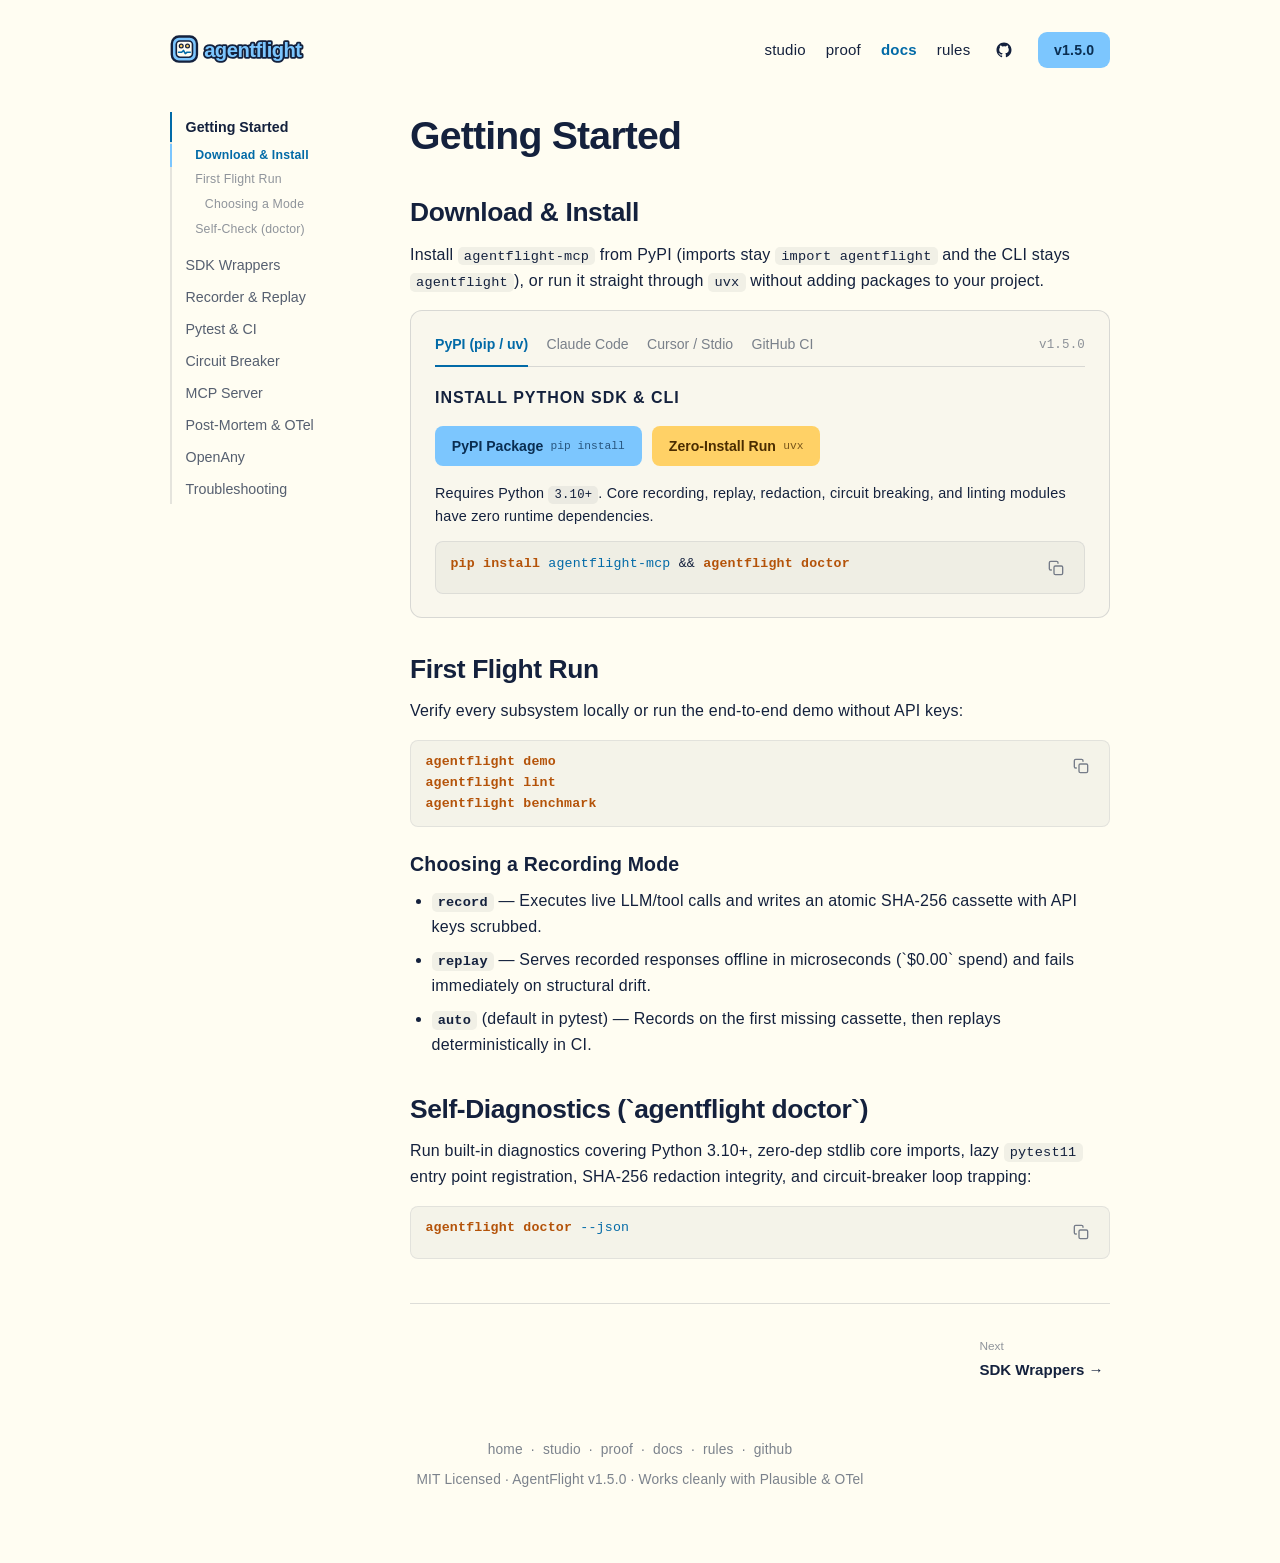
==== commit 5461166a: "feat(website): flagship animated hero deck, telemetry oscilloscope & card tables" ====
--- a/website/docs.html
+++ b/website/docs.html
@@ -379,43 +379,45 @@
             <!-- CHAPTER 6 -->
             <section class="doc-chapter" data-chapter="mcp-server" hidden>
               <h2 id="mcp-tools">Tools, Resources &amp; Prompts</h2>
-              <div class="doc-table-wrap">
-                <table class="doc-table">
-                  <thead>
-                    <tr>
-                      <th>MCP Primitive</th>
-                      <th>Purpose</th>
-                      <th>Transport Availability</th>
-                    </tr>
-                  </thead>
-                  <tbody>
-                    <tr>
-                      <td><code>agentflight_lint_tools</code></td>
-                      <td>Static TS001–TS010 audit &amp; Ergonomics Score</td>
-                      <td>Hosted HTTP + Local Stdio</td>
-                    </tr>
-                    <tr>
-                      <td><code>agentflight_verify_cassette</code></td>
-                      <td>Verify SHA-256 chain integrity</td>
-                      <td>Local Stdio / Self-Hosted</td>
-                    </tr>
-                    <tr>
-                      <td><code>agentflight_diff_cassettes</code></td>
-                      <td>Baseline vs candidate trajectory diff</td>
-                      <td>Local Stdio / Self-Hosted</td>
-                    </tr>
-                    <tr>
-                      <td><code>agentflight_export_otel</code></td>
-                      <td>Export W3C TraceContext spans JSON</td>
-                      <td>Local Stdio / Self-Hosted</td>
-                    </tr>
-                    <tr>
-                      <td><code>agentflight://rules/catalog</code></td>
-                      <td>Machine-readable rule rubric resource</td>
-                      <td>Hosted HTTP + Local Stdio</td>
-                    </tr>
-                  </tbody>
-                </table>
+              <div class="mesh-table-card">
+                <div class="mesh-table-scroll">
+                  <table class="mesh-table">
+                    <thead>
+                      <tr>
+                        <th>MCP Primitive</th>
+                        <th>Purpose</th>
+                        <th>Transport Availability</th>
+                      </tr>
+                    </thead>
+                    <tbody>
+                      <tr>
+                        <td><code>agentflight_lint_tools</code></td>
+                        <td>Static TS001–TS010 audit &amp; Ergonomics Score</td>
+                        <td><span class="pill pill-good">Hosted HTTP + Stdio</span></td>
+                      </tr>
+                      <tr>
+                        <td><code>agentflight_verify_cassette</code></td>
+                        <td>Verify SHA-256 chain integrity</td>
+                        <td><span class="pill pill-sky">Local Stdio / Self-Hosted</span></td>
+                      </tr>
+                      <tr>
+                        <td><code>agentflight_diff_cassettes</code></td>
+                        <td>Baseline vs candidate trajectory diff</td>
+                        <td><span class="pill pill-sky">Local Stdio / Self-Hosted</span></td>
+                      </tr>
+                      <tr>
+                        <td><code>agentflight_export_otel</code></td>
+                        <td>Export W3C TraceContext spans JSON</td>
+                        <td><span class="pill pill-sky">Local Stdio / Self-Hosted</span></td>
+                      </tr>
+                      <tr>
+                        <td><code>agentflight://rules/catalog</code></td>
+                        <td>Machine-readable rule rubric resource</td>
+                        <td><span class="pill pill-amber">Hosted HTTP + Stdio</span></td>
+                      </tr>
+                    </tbody>
+                  </table>
+                </div>
               </div>
 
               <h2 id="mcp-hosted">Hosted Vercel HTTP vs Local Stdio</h2>
--- a/website/styles.css
+++ b/website/styles.css
@@ -1566,3 +1566,737 @@
     grid-template-columns: repeat(2, minmax(0, 1fr));
   }
 }
+
+/* ==========================================================================
+   AgentFlight Flagship Avionics Animations, Hero Command Deck & Card Tables
+   ========================================================================== */
+
+@keyframes mascot-float {
+  0%, 100% { transform: translateY(0px); }
+  50% { transform: translateY(-5px); }
+}
+
+@keyframes beacon-ping {
+  0%, 100% { transform: scale(1); opacity: 0.9; }
+  50% { transform: scale(1.16); opacity: 0.55; }
+}
+
+@keyframes pulse-live {
+  0%, 100% { box-shadow: 0 0 0 0 rgba(16, 185, 129, 0.48); }
+  70% { box-shadow: 0 0 0 7px rgba(16, 185, 129, 0); }
+}
+
+@keyframes scan-sweep {
+  0% { transform: translateX(-100%); }
+  100% { transform: translateX(220%); }
+}
+
+@keyframes span-breathe {
+  0%, 100% { transform: scaleY(0.32); opacity: 0.68; }
+  50% { transform: scaleY(0.86); opacity: 1; }
+}
+
+@keyframes span-active {
+  0%, 100% { transform: scaleY(0.24); }
+  45% { transform: scaleY(1); }
+}
+
+@keyframes pulse-ring {
+  0% { box-shadow: 0 0 0 0 rgba(124, 198, 254, 0.5); }
+  70% { box-shadow: 0 0 0 8px rgba(124, 198, 254, 0); }
+  100% { box-shadow: 0 0 0 0 rgba(124, 198, 254, 0); }
+}
+
+@keyframes chapter-in {
+  from { opacity: 0; transform: translateY(6px); }
+  to { opacity: 1; transform: translateY(0); }
+}
+
+.mascot-wrap svg {
+  animation: mascot-float 5.5s ease-in-out infinite;
+}
+
+.mascot-ping {
+  transform-origin: 90px 16px;
+  animation: beacon-ping 2.2s ease-in-out infinite;
+}
+
+.doc-chapter:not([hidden]) {
+  animation: chapter-in 0.28s ease-out both;
+}
+
+.reveal {
+  opacity: 0;
+  transform: translateY(14px);
+  transition: opacity 0.48s ease, transform 0.48s cubic-bezier(0.22, 1, 0.36, 1);
+}
+
+.reveal.in-view {
+  opacity: 1;
+  transform: translateY(0);
+}
+
+/* Flagship Homepage 2-Column Hero Command Deck */
+.page-col.page-col-home {
+  width: min(1000px, 100% - 2rem);
+  gap: 3rem;
+  position: relative;
+}
+
+.page-col.page-col-home::before {
+  content: "";
+  position: fixed;
+  inset: 0 0 auto 0;
+  height: 540px;
+  pointer-events: none;
+  z-index: -1;
+  background:
+    radial-gradient(640px 280px at 14% 8%, rgba(124, 198, 254, 0.24), transparent 70%),
+    radial-gradient(620px 300px at 88% 12%, rgba(255, 209, 102, 0.22), transparent 72%);
+}
+
+.hero-deck {
+  display: grid;
+  grid-template-columns: minmax(0, 0.96fr) minmax(0, 1.04fr);
+  align-items: center;
+  gap: 2rem;
+  padding-top: 0.35rem;
+}
+
+.hero-left {
+  display: flex;
+  flex-direction: column;
+  align-items: flex-start;
+  gap: 1.02rem;
+  min-width: 0;
+}
+
+.live-pill {
+  display: inline-flex;
+  align-items: center;
+  gap: 0.5rem;
+  padding: 0.3rem 0.78rem;
+  border-radius: 999px;
+  background: var(--bg);
+  border: 1px solid var(--rule);
+  font-family: var(--font-mono);
+  font-size: 0.72rem;
+  font-weight: 700;
+  letter-spacing: 0.03em;
+  color: var(--accent-rail);
+  box-shadow: 0 2px 10px rgba(20, 33, 61, 0.04);
+}
+
+.live-dot {
+  width: 8px;
+  height: 8px;
+  border-radius: 50%;
+  background: #10b981;
+  animation: pulse-live 2.2s infinite;
+  flex-shrink: 0;
+}
+
+.hero-identity {
+  display: flex;
+  align-items: center;
+  gap: 1.1rem;
+  min-width: 0;
+}
+
+.hero-identity .mascot-wrap {
+  flex: 0 0 96px;
+  width: 96px;
+  height: 96px;
+  filter: drop-shadow(0 8px 16px rgba(2, 106, 167, 0.16));
+}
+
+.hero-identity h1 {
+  margin: 0;
+  font-size: clamp(1.95rem, 3.2vw, 2.68rem);
+  font-weight: 800;
+  line-height: 1.08;
+  letter-spacing: -0.03em;
+  color: var(--text);
+}
+
+.hero-highlight {
+  background: linear-gradient(180deg, transparent 58%, rgba(124, 198, 254, 0.56) 58%);
+  padding-inline: 0.12rem;
+  border-radius: 4px;
+}
+
+.hero-deck .hero-sub {
+  font-size: 1.06rem;
+  line-height: 1.5;
+  color: var(--text-70);
+  margin: 0;
+}
+
+.hero-actions {
+  display: flex;
+  flex-wrap: wrap;
+  align-items: center;
+  gap: 0.7rem;
+  width: 100%;
+  position: relative;
+}
+
+.hero-actions .cta-popover {
+  top: calc(100% + 0.55rem);
+  left: 0;
+  transform: none;
+}
+
+.hero-secondary-btn {
+  display: inline-flex;
+  align-items: center;
+  gap: 0.42rem;
+  padding: 0.76rem 1.15rem;
+  border-radius: 10px;
+  border: 1px solid var(--rule);
+  background: var(--bg);
+  color: var(--accent-rail);
+  font-size: 0.94rem;
+  font-weight: 700;
+  transition: transform 0.16s ease, border-color 0.16s ease, background 0.16s ease;
+}
+
+.hero-secondary-btn:hover {
+  transform: translateY(-2px);
+  border-color: var(--accent-rail);
+  background: var(--accent-light);
+}
+
+.hero-deck .cmd-caption {
+  width: 100%;
+  text-align: left;
+}
+
+.hero-kpis {
+  display: grid;
+  grid-template-columns: repeat(4, minmax(0, 1fr));
+  gap: 0.55rem;
+  width: 100%;
+}
+
+.hero-kpi {
+  background: var(--bg);
+  border: 1px solid var(--rule-soft);
+  border-radius: 10px;
+  padding: 0.52rem 0.65rem;
+  transition: border-color 0.18s ease, transform 0.18s ease;
+}
+
+.hero-kpi:hover {
+  transform: translateY(-2px);
+  border-color: var(--accent-rail);
+}
+
+.hero-kpi strong {
+  display: block;
+  font-size: 1.04rem;
+  font-weight: 800;
+  color: var(--text);
+  line-height: 1.15;
+}
+
+.hero-kpi span {
+  display: block;
+  font-family: var(--font-mono);
+  font-size: 0.65rem;
+  color: var(--text-55);
+  text-transform: uppercase;
+  margin-top: 0.12rem;
+}
+
+/* Right Hero Black-Box Console Card */
+.hero-console {
+  background: var(--bg);
+  border: 1px solid var(--rule);
+  border-radius: 16px;
+  box-shadow:
+    0 18px 40px -18px rgba(20, 33, 61, 0.16),
+    0 0 0 4px rgba(124, 198, 254, 0.18);
+  overflow: hidden;
+  display: flex;
+  flex-direction: column;
+  min-width: 0;
+  position: relative;
+}
+
+.hero-console::after {
+  content: "";
+  position: absolute;
+  top: 0;
+  left: 0;
+  width: 45%;
+  height: 2px;
+  background: linear-gradient(90deg, transparent, var(--accent-rail), var(--amber-hover), transparent);
+  animation: scan-sweep 4.2s ease-in-out infinite;
+  pointer-events: none;
+}
+
+.hero-console .frame-bar {
+  padding: 0.56rem 0.78rem;
+  gap: 0.4rem;
+  flex-wrap: nowrap;
+  justify-content: space-between;
+}
+
+.hero-console .dots {
+  flex-shrink: 0;
+  gap: 0.32rem;
+}
+
+.hero-console .frame-tabs {
+  gap: 0.22rem;
+  flex-wrap: nowrap;
+}
+
+.hero-console .frame-tab {
+  padding: 0.24rem 0.48rem;
+  font-size: 0.73rem;
+  white-space: nowrap;
+}
+
+.hero-console .frame-open-link {
+  padding: 0.22rem 0.52rem;
+  font-size: 0.72rem;
+  white-space: nowrap;
+  flex-shrink: 0;
+}
+
+.hero-console .preview-body {
+  padding: 0.82rem 0.92rem 0.62rem;
+}
+
+.hero-console .code-block {
+  font-size: 0.72rem;
+  line-height: 1.48;
+  padding: 0.72rem 0.85rem;
+  overflow-x: auto;
+  white-space: pre;
+}
+
+.hero-console-telemetry {
+  display: flex;
+  align-items: center;
+  gap: 0.65rem;
+  padding: 0.55rem 0.95rem 0.72rem;
+  border-top: 1px solid var(--rule-soft);
+  background: var(--tint-2);
+}
+
+/* Avionics Span Telemetry Oscilloscope Strip */
+.telemetry-shell {
+  display: flex;
+  align-items: center;
+  gap: 0.8rem;
+  background: var(--bg);
+  border: 1px solid var(--rule-soft);
+  border-radius: 12px;
+  padding: 0.55rem 0.85rem;
+}
+
+.telemetry-strip {
+  display: inline-flex;
+  align-items: flex-end;
+  gap: 4px;
+  height: 28px;
+  flex: 1 1 auto;
+}
+
+.span-bar {
+  flex: 1 1 0;
+  min-width: 4px;
+  max-width: 10px;
+  height: 100%;
+  border-radius: 999px;
+  background: linear-gradient(180deg, var(--accent-rail) 0%, var(--accent) 100%);
+  transform-origin: center bottom;
+  animation: span-breathe 1.65s ease-in-out infinite;
+}
+
+.span-bar:nth-child(even) {
+  background: linear-gradient(180deg, var(--amber-strong) 0%, var(--amber) 100%);
+  animation-duration: 1.3s;
+}
+
+.telemetry-strip.playing .span-bar {
+  animation-name: span-active;
+  animation-duration: 0.58s;
+}
+
+.span-bar:nth-child(3n) { animation-delay: 0.14s; }
+.span-bar:nth-child(4n) { animation-delay: 0.28s; }
+.span-bar:nth-child(5n) { animation-delay: 0.42s; }
+
+/* Flight Check Pipeline Stages & Scenario Switchboard */
+.pipeline-card {
+  border: 1px solid var(--rule);
+  border-radius: var(--radius-xl);
+  background: var(--tint-2);
+  padding: 1.15rem 1.25rem;
+  display: flex;
+  flex-direction: column;
+  gap: 1rem;
+  min-width: 0;
+}
+
+.pipeline-top {
+  display: flex;
+  flex-wrap: wrap;
+  align-items: center;
+  justify-content: space-between;
+  gap: 0.75rem;
+}
+
+.flight-pipeline {
+  display: grid;
+  grid-template-columns: repeat(4, minmax(0, 1fr));
+  gap: 0.65rem;
+}
+
+.flight-stage {
+  background: var(--bg);
+  border: 1px solid var(--rule);
+  border-radius: 11px;
+  padding: 0.72rem 0.78rem;
+  transition: transform 0.22s ease, border-color 0.22s ease, background 0.22s ease;
+  min-width: 0;
+}
+
+.flight-stage small {
+  display: block;
+  font-family: var(--font-mono);
+  font-size: 0.68rem;
+  font-weight: 700;
+  color: var(--text-55);
+  text-transform: uppercase;
+  margin-bottom: 0.2rem;
+}
+
+.flight-stage strong {
+  display: block;
+  font-size: 0.86rem;
+  color: var(--text);
+  line-height: 1.3;
+}
+
+.flight-stage span {
+  display: block;
+  font-size: 0.76rem;
+  color: var(--text-70);
+  margin-top: 0.15rem;
+}
+
+.flight-stage.active {
+  background: var(--accent-light);
+  border-color: var(--accent-rail);
+  transform: translateY(-2px);
+  animation: pulse-ring 1.6s ease-out infinite;
+}
+
+.flight-stage.active.amber-hit {
+  background: var(--amber-light);
+  border-color: var(--amber-strong);
+}
+
+.flight-ribbon {
+  display: flex;
+  flex-wrap: wrap;
+  gap: 0.45rem;
+  justify-content: center;
+}
+
+.flight-chip {
+  border: 1px solid var(--rule);
+  background: var(--bg);
+  color: var(--text);
+  padding: 0.34rem 0.78rem;
+  border-radius: 999px;
+  font-size: 0.8rem;
+  font-weight: 600;
+  cursor: pointer;
+  transition: transform 0.16s ease, background 0.16s ease, border-color 0.16s ease;
+}
+
+.flight-chip:hover {
+  transform: translateY(-2px);
+  border-color: var(--accent-rail);
+  background: var(--accent-light);
+}
+
+.flight-chip.active {
+  background: var(--amber);
+  border-color: var(--amber-strong);
+  color: var(--amber-dark);
+}
+
+/* Bento Cards & Section Headers */
+.section-head {
+  display: flex;
+  flex-direction: column;
+  gap: 0.35rem;
+  margin-bottom: 1rem;
+}
+
+.section-eyebrow {
+  font-family: var(--font-mono);
+  font-size: 0.72rem;
+  font-weight: 700;
+  letter-spacing: 0.06em;
+  text-transform: uppercase;
+  color: var(--accent-rail);
+}
+
+.section-head h2 {
+  margin: 0;
+  font-size: 1.56rem;
+  font-weight: 800;
+  letter-spacing: -0.02em;
+  color: var(--text);
+}
+
+.section-head p {
+  margin: 0;
+  font-size: 0.96rem;
+  color: var(--text-70);
+}
+
+.bento-grid {
+  display: grid;
+  grid-template-columns: repeat(2, minmax(0, 1fr));
+  gap: 1rem;
+}
+
+.bento-card {
+  border: 1px solid var(--rule);
+  border-radius: 14px;
+  background: var(--bg);
+  padding: 1.2rem 1.3rem;
+  transition: transform 0.2s ease, border-color 0.2s ease, box-shadow 0.2s ease;
+  display: flex;
+  flex-direction: column;
+  gap: 0.48rem;
+  min-width: 0;
+}
+
+.bento-card:hover {
+  transform: translateY(-3px);
+  border-color: var(--accent-rail);
+  box-shadow: 0 12px 28px -16px rgba(20, 33, 61, 0.16);
+}
+
+.bento-top {
+  display: flex;
+  align-items: center;
+  justify-content: space-between;
+  gap: 0.5rem;
+}
+
+.bento-icon {
+  width: 36px;
+  height: 36px;
+  border-radius: 10px;
+  display: inline-flex;
+  align-items: center;
+  justify-content: center;
+  background: var(--accent-light);
+  color: var(--accent-dark);
+  border: 1px solid rgba(2, 106, 167, 0.18);
+}
+
+.bento-icon.amber {
+  background: var(--amber-light);
+  color: var(--amber-dark);
+  border-color: rgba(180, 83, 9, 0.2);
+}
+
+.bento-stat {
+  font-family: var(--font-mono);
+  font-size: 0.72rem;
+  font-weight: 700;
+  padding: 0.18rem 0.55rem;
+  border-radius: 999px;
+  background: var(--tint-4);
+  color: var(--text-70);
+}
+
+.bento-card h3 {
+  margin: 0.18rem 0 0;
+  font-size: 1.05rem;
+  font-weight: 700;
+  color: var(--text);
+}
+
+.bento-card p {
+  margin: 0;
+  font-size: 0.9rem;
+  line-height: 1.54;
+  color: var(--text-70);
+}
+
+/* Rich Card-Wrapped Animated Data Tables */
+.mesh-table-card {
+  border: 1px solid var(--rule);
+  border-radius: 14px;
+  background: var(--bg);
+  overflow: hidden;
+  box-shadow: 0 4px 18px rgba(20, 33, 61, 0.045);
+  margin: 0.9rem 0 1.45rem;
+  width: 100%;
+  min-width: 0;
+}
+
+.mesh-table-scroll {
+  width: 100%;
+  overflow-x: auto;
+  -webkit-overflow-scrolling: touch;
+}
+
+.mesh-table {
+  width: 100%;
+  border-collapse: collapse;
+  font-size: 0.9rem;
+}
+
+.mesh-table thead th {
+  background: var(--tint-4);
+  color: var(--text-70);
+  font-size: 0.74rem;
+  font-weight: 700;
+  text-transform: uppercase;
+  letter-spacing: 0.05em;
+  padding: 0.78rem 1rem;
+  border-bottom: 1px solid var(--rule);
+  text-align: left;
+  white-space: nowrap;
+}
+
+.mesh-table tbody tr {
+  transition: background 0.16s ease, box-shadow 0.16s ease;
+}
+
+.mesh-table tbody tr:hover {
+  background: rgba(124, 198, 254, 0.12);
+  box-shadow: inset 3px 0 0 var(--accent-rail);
+}
+
+.mesh-table td {
+  padding: 0.82rem 1rem;
+  border-bottom: 1px solid var(--rule-soft);
+  vertical-align: middle;
+  color: var(--text);
+}
+
+.mesh-table tbody tr:last-child td {
+  border-bottom: 0;
+}
+
+/* Animated Benchmark Bars (proof.html) */
+.metric-grid {
+  display: grid;
+  grid-template-columns: repeat(2, minmax(0, 1fr));
+  gap: 0.9rem;
+  margin: 0.75rem 0 1.5rem;
+}
+
+.metric-card {
+  border: 1px solid var(--rule);
+  border-radius: 13px;
+  background: var(--tint-2);
+  padding: 1rem 1.15rem;
+  transition: transform 0.18s ease, border-color 0.18s ease;
+}
+
+.metric-card:hover {
+  transform: translateY(-2px);
+  border-color: var(--accent-rail);
+}
+
+.metric-head {
+  display: flex;
+  justify-content: space-between;
+  align-items: baseline;
+  gap: 0.5rem;
+  margin-bottom: 0.45rem;
+}
+
+.metric-head strong {
+  font-size: 1.5rem;
+  font-weight: 800;
+  letter-spacing: -0.02em;
+  color: var(--text);
+}
+
+.metric-head span {
+  font-family: var(--font-mono);
+  font-size: 0.7rem;
+  font-weight: 700;
+  color: var(--accent-rail);
+}
+
+.metric-bar-track {
+  width: 100%;
+  height: 8px;
+  background: var(--tint-8);
+  border-radius: 999px;
+  overflow: hidden;
+  margin-bottom: 0.55rem;
+}
+
+.metric-bar-fill {
+  height: 100%;
+  border-radius: 999px;
+  background: linear-gradient(90deg, var(--accent) 0%, var(--accent-rail) 100%);
+  width: 0;
+  transition: width 0.9s cubic-bezier(0.22, 1, 0.36, 1);
+}
+
+.metric-bar-fill.amber {
+  background: linear-gradient(90deg, var(--amber) 0%, var(--amber-strong) 100%);
+}
+
+@media (max-width: 860px) {
+  .hero-deck {
+    grid-template-columns: 1fr;
+    gap: 1.5rem;
+  }
+}
+
+@media (max-width: 640px) {
+  .flight-pipeline,
+  .metric-grid,
+  .bento-grid {
+    grid-template-columns: 1fr;
+  }
+  .hero-kpis {
+    grid-template-columns: repeat(2, minmax(0, 1fr));
+  }
+  .hero-identity .mascot-wrap {
+    flex: 0 0 76px;
+    width: 76px;
+    height: 76px;
+  }
+  .hero-console .frame-bar,
+  .hero-console .frame-tabs {
+    flex-wrap: wrap;
+  }
+}
+
+@media (prefers-reduced-motion: reduce) {
+  .mascot-wrap svg,
+  .mascot-ping,
+  .span-bar,
+  .flight-stage.active,
+  .live-dot,
+  .hero-console::after {
+    animation: none !important;
+  }
+  .reveal {
+    opacity: 1;
+    transform: none;
+    transition: none;
+  }
+}
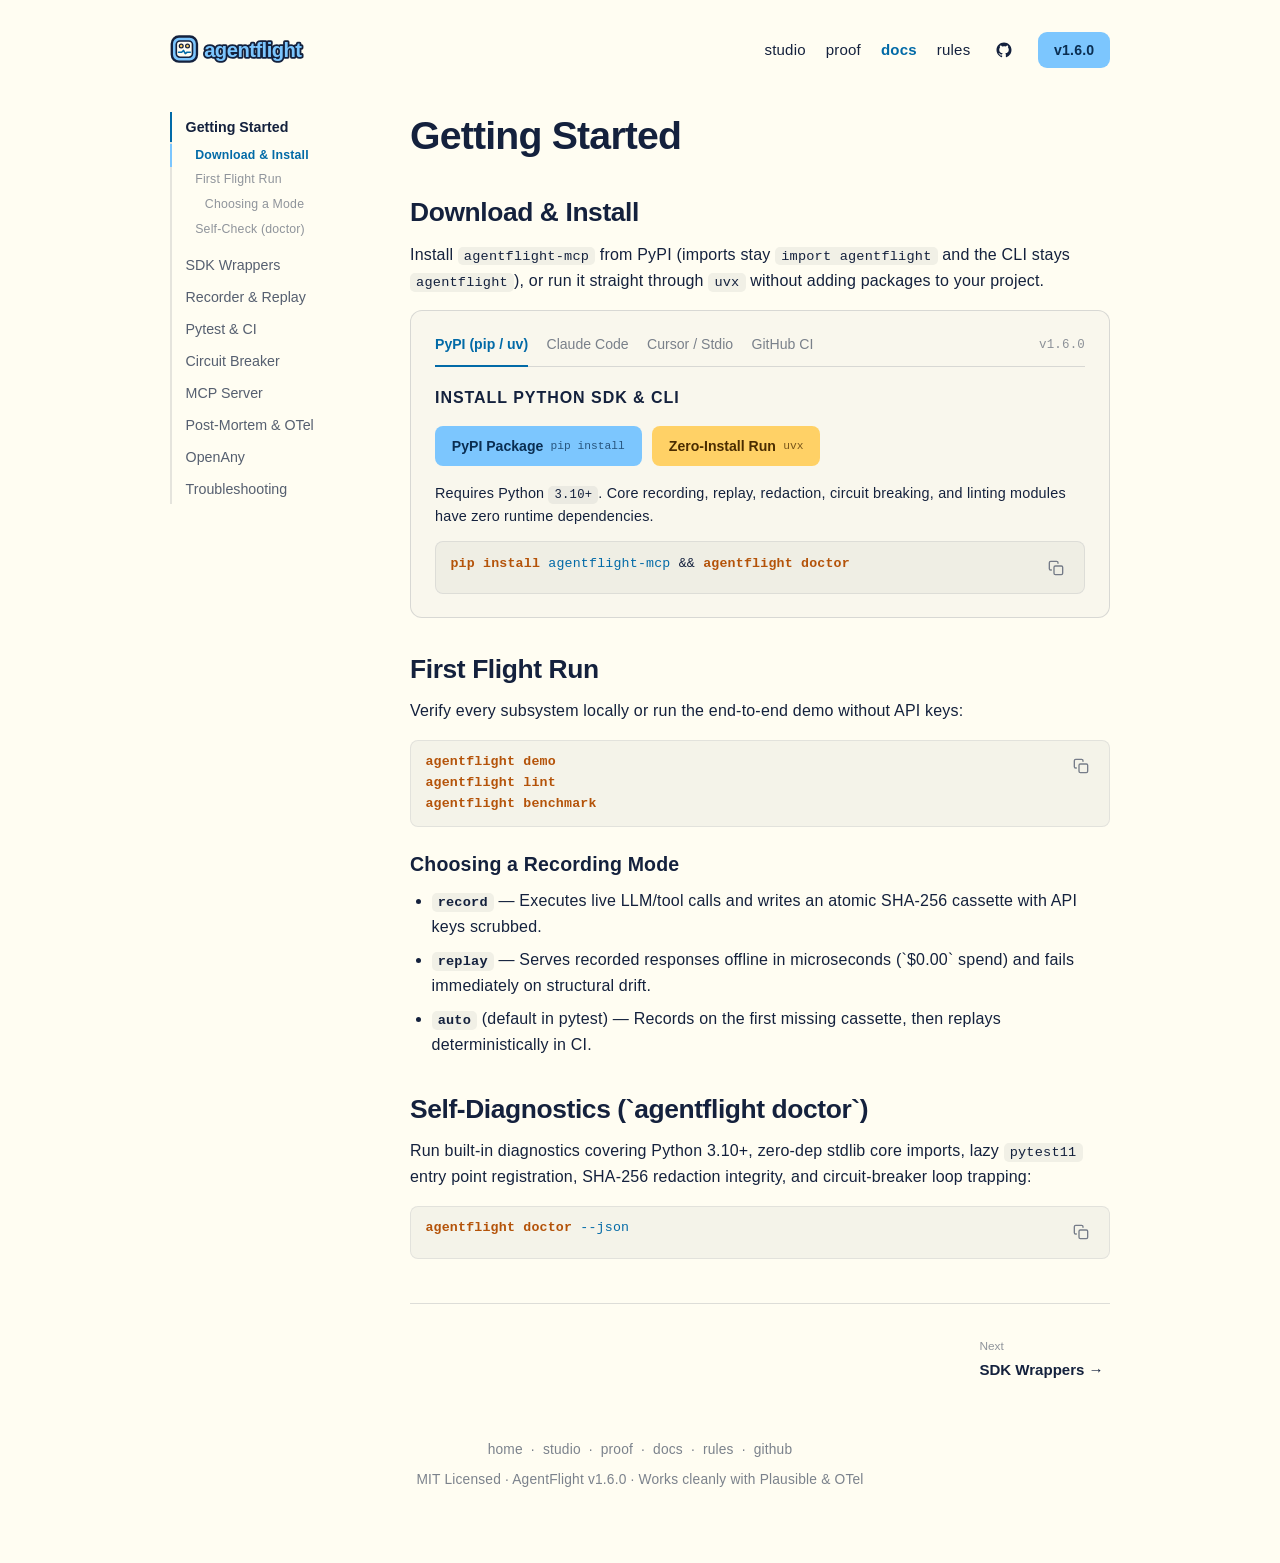
==== commit 183a56ae: "feat(v1.6.0): add runtime policy firewall, behavioral contracts, cassette forking, 8 MCP tools & upd" ====
--- a/website/docs.html
+++ b/website/docs.html
@@ -11,7 +11,7 @@
     <meta name="robots" content="index, follow" />
     <meta name="theme-color" content="#fffdf2" />
     <link rel="canonical" href="https://codesphere-u.github.io/agentflight/docs.html" />
-    <link rel="icon" type="image/svg+xml" href="./favicon.svg?v=1.5.0" />
+    <link rel="icon" type="image/svg+xml" href="./favicon.svg?v=1.6.0" />
     <link rel="manifest" href="./manifest.webmanifest" />
 
     <meta property="og:type" content="website" />
@@ -38,7 +38,7 @@
       .docs-sidebar { flex: 0 0 196px; width: 196px; position: sticky; top: 2rem; }
       .docs-mobile-nav { display: none; }
     </style>
-    <link rel="stylesheet" href="./styles.css?v=1.5.0" />
+    <link rel="stylesheet" href="./styles.css?v=1.6.0" />
   </head>
   <body data-analytics="plausible">
     <div class="page-col page-col-docs">
@@ -79,7 +79,7 @@
             target="_blank"
             rel="noopener noreferrer"
           >
-            v1.5.0
+            v1.6.0
           </a>
         </nav>
       </header>
@@ -208,7 +208,7 @@
                       GitHub CI
                     </button>
                   </div>
-                  <span class="version-tag">v1.5.0</span>
+                  <span class="version-tag">v1.6.0</span>
                 </div>
 
                 <p class="eyebrow-label" id="inst-eyebrow">INSTALL PYTHON SDK &amp; CLI</p>
@@ -396,6 +396,26 @@
                         <td><span class="pill pill-good">Hosted HTTP + Stdio</span></td>
                       </tr>
                       <tr>
+                        <td><code>agentflight_optimize_tools</code></td>
+                        <td>Compute actionable fixes for weak MCP schemas</td>
+                        <td><span class="pill pill-good">Hosted HTTP + Stdio</span></td>
+                      </tr>
+                      <tr>
+                        <td><code>agentflight_post_mortem</code></td>
+                        <td>AAIB/NTSB Markdown &amp; JSON root-cause report</td>
+                        <td><span class="pill pill-good">Hosted HTTP + Stdio</span></td>
+                      </tr>
+                      <tr>
+                        <td><code>agentflight_audit_policy</code></td>
+                        <td>Evaluate PF001–PF007 Policy Firewall rules</td>
+                        <td><span class="pill pill-good">Hosted HTTP + Stdio</span></td>
+                      </tr>
+                      <tr>
+                        <td><code>agentflight_evaluate_contract</code></td>
+                        <td>Verify FlightContract assertions &amp; cost budgets</td>
+                        <td><span class="pill pill-good">Hosted HTTP + Stdio</span></td>
+                      </tr>
+                      <tr>
                         <td><code>agentflight_verify_cassette</code></td>
                         <td>Verify SHA-256 chain integrity</td>
                         <td><span class="pill pill-sky">Local Stdio / Self-Hosted</span></td>
@@ -412,7 +432,7 @@
                       </tr>
                       <tr>
                         <td><code>agentflight://rules/catalog</code></td>
-                        <td>Machine-readable rule rubric resource</td>
+                        <td>Machine-readable 22-rule rubric resource</td>
                         <td><span class="pill pill-amber">Hosted HTTP + Stdio</span></td>
                       </tr>
                     </tbody>
@@ -436,8 +456,11 @@
                 Generate structured Markdown or JSON failure reports pinpointing root-cause loops, cost explosions, and exact failing tool steps from any saved <code>.flight.json</code> file:
               </p>
               <div class="doc-codeblock">
-                <pre><span class="syn-cmd">agentflight post-mortem</span> <span class="syn-arg">crash_incident.flight.json</span> <span class="syn-arg">--output</span> <span class="syn-str">POST_MORTEM.md</span></pre>
-                <button type="button" class="copy-icon-btn" data-copy="agentflight post-mortem crash_incident.flight.json --output POST_MORTEM.md" aria-label="Copy post-mortem command">
+                <pre><span class="syn-cmd">agentflight post-mortem</span> <span class="syn-arg">crash_incident.flight.json</span> <span class="syn-arg">--output</span> <span class="syn-str">POST_MORTEM.md</span>
+<span class="syn-cmd">agentflight policy-audit</span> <span class="syn-arg">crash_incident.flight.json</span> <span class="syn-arg">--mode strict --json</span>
+<span class="syn-cmd">agentflight contract</span> <span class="syn-arg">crash_incident.flight.json</span> <span class="syn-arg">--must-call</span> <span class="syn-str">search_logs</span> <span class="syn-arg">--max-cost 0.25</span>
+<span class="syn-cmd">agentflight replay</span> <span class="syn-arg">crash_incident.flight.json</span> <span class="syn-arg">--fork-at 2 --fork-out</span> <span class="syn-str">forked.flight.json</span></pre>
+                <button type="button" class="copy-icon-btn" data-copy="agentflight policy-audit crash_incident.flight.json --mode strict --json" aria-label="Copy v1.6 CLI command">
                   <svg width="16" height="16" viewBox="0 0 24 24" fill="none" stroke="currentColor" stroke-width="2" stroke-linecap="round" stroke-linejoin="round" aria-hidden="true"><rect x="9" y="9" width="13" height="13" rx="2"/><path d="M5 15H4a2 2 0 0 1-2-2V4a2 2 0 0 1 2-2h9a2 2 0 0 1 2 2v1"/></svg>
                 </button>
               </div>
@@ -518,11 +541,11 @@
           <span>·</span>
           <a href="https://github.com/codesphere-u/agentflight" target="_blank" rel="noopener noreferrer">github</a>
         </div>
-        <div>MIT Licensed · AgentFlight v1.5.0 · Works cleanly with Plausible &amp; OTel</div>
+        <div>MIT Licensed · AgentFlight v1.6.0 · Works cleanly with Plausible &amp; OTel</div>
       </footer>
     </div>
 
     <div class="toast" id="toast" role="status" aria-live="polite"></div>
-    <script src="./app.js?v=1.5.0" defer></script>
+    <script src="./app.js?v=1.6.0" defer></script>
   </body>
 </html>
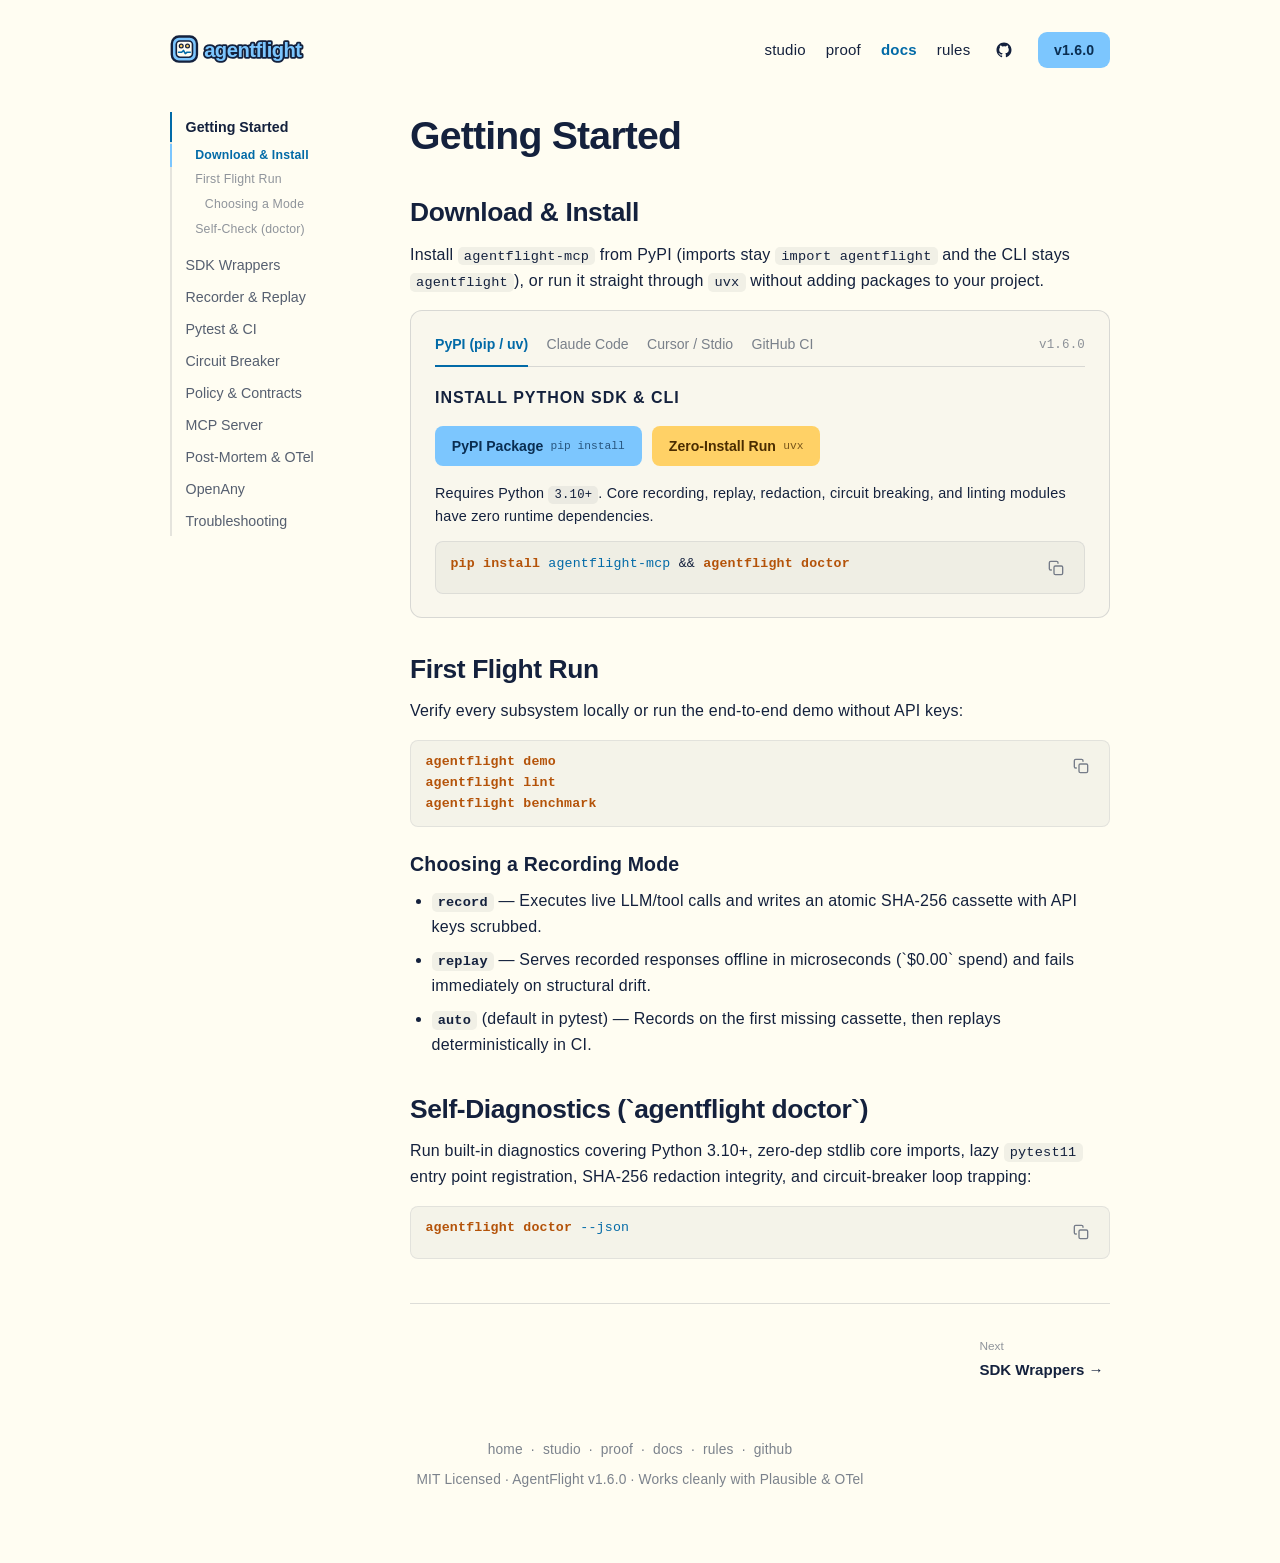
==== commit 02724105: "docs: overhaul README, add Cookbook & Policy/Contracts guides, and expand interactive web docs" ====
--- a/website/docs.html
+++ b/website/docs.html
@@ -91,6 +91,7 @@
           <button type="button" class="docs-mobile-chip" data-doc-target="recorder">Recorder &amp; Replay</button>
           <button type="button" class="docs-mobile-chip" data-doc-target="pytest-ci">Pytest &amp; CI</button>
           <button type="button" class="docs-mobile-chip" data-doc-target="circuit-breaker">Circuit Breaker</button>
+          <button type="button" class="docs-mobile-chip" data-doc-target="policy-contracts">Policy &amp; Contracts</button>
           <button type="button" class="docs-mobile-chip" data-doc-target="mcp-server">MCP Server</button>
           <button type="button" class="docs-mobile-chip" data-doc-target="post-mortem">Post-Mortem &amp; OTel</button>
           <button type="button" class="docs-mobile-chip" data-doc-target="openany">OpenAny</button>
@@ -126,6 +127,7 @@
                     <li><a class="doc-sub-link" href="#rec-sha256" data-doc-anchor="recorder">SHA-256 Hash Chain</a></li>
                     <li><a class="doc-sub-link" href="#rec-redact" data-doc-anchor="recorder">Automatic Redaction</a></li>
                     <li><a class="doc-sub-link" href="#rec-replay" data-doc-anchor="recorder">Deterministic Stubs</a></li>
+                    <li><a class="doc-sub-link" href="#rec-fork" data-doc-anchor="recorder">Time-Travel Forking</a></li>
                   </ul>
                 </li>
 
@@ -143,6 +145,15 @@
                   <ul class="doc-subrail" data-subrail="circuit-breaker">
                     <li><a class="doc-sub-link" href="#cb-loops" data-doc-anchor="circuit-breaker">Loop &amp; Ping-Pong Traps</a></li>
                     <li><a class="doc-sub-link" href="#cb-budget" data-doc-anchor="circuit-breaker">Token &amp; USD Budgets</a></li>
+                  </ul>
+                </li>
+
+                <li class="doc-nav-item">
+                  <button type="button" class="doc-nav-link" data-doc-target="policy-contracts">Policy &amp; Contracts</button>
+                  <ul class="doc-subrail" data-subrail="policy-contracts">
+                    <li><a class="doc-sub-link" href="#pc-firewall" data-doc-anchor="policy-contracts">Runtime Policy Firewall</a></li>
+                    <li><a class="doc-sub-link" href="#pc-contract" data-doc-anchor="policy-contracts">Behavioral Contracts</a></li>
+                    <li><a class="doc-sub-link" href="#pc-ci" data-doc-anchor="policy-contracts">CLI &amp; Studio Sandbox</a></li>
                   </ul>
                 </li>
 
@@ -315,6 +326,25 @@
                   <svg width="16" height="16" viewBox="0 0 24 24" fill="none" stroke="currentColor" stroke-width="2" stroke-linecap="round" stroke-linejoin="round" aria-hidden="true"><rect x="9" y="9" width="13" height="13" rx="2"/><path d="M5 15H4a2 2 0 0 1-2-2V4a2 2 0 0 1 2-2h9a2 2 0 0 1 2 2v1"/></svg>
                 </button>
               </div>
+
+              <h2 id="rec-fork">Time-Travel Cassette Forking (<code>fork_from</code> / <code>fork_at</code>)</h2>
+              <p>
+                Branch any saved trajectory from step <code>k</code> with a simulated counterfactual output override—reusing upstream steps at <code>$0.00</code> cost while rebuilding valid SHA-256 chain hashes.
+              </p>
+              <div class="doc-codeblock">
+                <pre><span class="syn-arg">from</span> agentflight <span class="syn-arg">import</span> CassetteReplayer, verify_cassette
+
+forked = CassetteReplayer(<span class="syn-str">"cassettes/failed_run.flight.json"</span>).fork_at(
+    step_index=2,
+    agent_id=<span class="syn-str">"sre-counterfactual"</span>,
+    override_output={<span class="syn-str">"status"</span>: <span class="syn-str">"200 OK"</span>, <span class="syn-str">"latency_p99_ms"</span>: 42.0},
+)
+forked.save(<span class="syn-str">"cassettes/patched.flight.json"</span>)
+<span class="syn-arg">assert</span> verify_cassette(forked) <span class="syn-arg">is</span> True</pre>
+                <button type="button" class="copy-icon-btn" data-copy='from agentflight import CassetteReplayer, verify_cassette&#10;&#10;forked = CassetteReplayer("cassettes/failed_run.flight.json").fork_at(&#10;    step_index=2,&#10;    agent_id="sre-counterfactual",&#10;    override_output={"status": "200 OK", "latency_p99_ms": 42.0},&#10;)&#10;forked.save("cassettes/patched.flight.json")&#10;assert verify_cassette(forked) is True' aria-label="Copy fork_at code">
+                  <svg width="16" height="16" viewBox="0 0 24 24" fill="none" stroke="currentColor" stroke-width="2" stroke-linecap="round" stroke-linejoin="round" aria-hidden="true"><rect x="9" y="9" width="13" height="13" rx="2"/><path d="M5 15H4a2 2 0 0 1-2-2V4a2 2 0 0 1 2-2h9a2 2 0 0 1 2 2v1"/></svg>
+                </button>
+              </div>
             </section>
 
             <!-- CHAPTER 4 -->
@@ -376,7 +406,60 @@
               </div>
             </section>
 
-            <!-- CHAPTER 6 -->
+            <!-- CHAPTER 6: POLICY & CONTRACTS -->
+            <section class="doc-chapter" data-chapter="policy-contracts" hidden>
+              <h2 id="pc-firewall">Runtime Policy Firewall (PF001–PF007)</h2>
+              <p>
+                Pass <code>TrajectoryPolicyEngine</code> into <code>TrajectoryCircuitBreaker</code> to block dangerous tool arguments pre-execution: SSRF/cloud-metadata URLs (<code>PF003</code>), path traversal (<code>PF004</code>), destructive SQL DDL (<code>PF005</code>), unredacted secrets (<code>PF006</code>), and read-only violations (<code>PF002</code>).
+              </p>
+              <div class="doc-codeblock">
+                <pre><span class="syn-arg">from</span> agentflight <span class="syn-arg">import</span> TrajectoryCircuitBreaker, TrajectoryPolicyEngine
+
+policy = TrajectoryPolicyEngine(mode=<span class="syn-str">"strict"</span>, max_mutations=2)
+guard = TrajectoryCircuitBreaker(max_cost_usd=0.25, policy=policy)
+guard.observe(<span class="syn-str">"fetch_url"</span>, {<span class="syn-str">"url"</span>: <span class="syn-str">"http://169.254.169.254/latest/meta-data/"</span>})  <span class="syn-cmt"># Raises PolicyViolationError (PF003)</span></pre>
+                <button type="button" class="copy-icon-btn" data-copy='from agentflight import TrajectoryCircuitBreaker, TrajectoryPolicyEngine&#10;&#10;policy = TrajectoryPolicyEngine(mode="strict", max_mutations=2)&#10;guard = TrajectoryCircuitBreaker(max_cost_usd=0.25, policy=policy)&#10;guard.observe("fetch_url", {"url": "http://169.254.169.254/latest/meta-data/"})' aria-label="Copy policy firewall snippet">
+                  <svg width="16" height="16" viewBox="0 0 24 24" fill="none" stroke="currentColor" stroke-width="2" stroke-linecap="round" stroke-linejoin="round" aria-hidden="true"><rect x="9" y="9" width="13" height="13" rx="2"/><path d="M5 15H4a2 2 0 0 1-2-2V4a2 2 0 0 1 2-2h9a2 2 0 0 1 2 2v1"/></svg>
+                </button>
+              </div>
+
+              <h2 id="pc-contract">Behavioral Trajectory Contracts (<code>FlightContract</code>)</h2>
+              <p>
+                Go beyond brittle string assertions: enforce which tools ran, their exact sequence, cost/latency budgets, zero-error rates, and valid cryptographic chains directly inside pytest or CI.
+              </p>
+              <div class="doc-codeblock">
+                <pre><span class="syn-arg">from</span> agentflight <span class="syn-arg">import</span> FlightContract, assert_trajectory
+
+contract = (
+    FlightContract(<span class="syn-str">"checkout-sla"</span>)
+    .must_call(<span class="syn-str">"search_logs"</span>, min_calls=1)
+    .must_not_call(<span class="syn-str">"drop_database"</span>)
+    .must_follow_order([<span class="syn-str">"search_logs"</span>, <span class="syn-str">"summarize_incident"</span>])
+    .max_cost_usd(0.25)
+    .zero_errors()
+    .require_valid_hash_chain()
+)
+report = assert_trajectory(<span class="syn-str">"tests/cassettes/triage.flight.json"</span>, contract)
+<span class="syn-arg">assert</span> report.passed, report.summary()</pre>
+                <button type="button" class="copy-icon-btn" data-copy='from agentflight import FlightContract, assert_trajectory&#10;&#10;contract = (&#10;    FlightContract("checkout-sla")&#10;    .must_call("search_logs", min_calls=1)&#10;    .must_not_call("drop_database")&#10;    .must_follow_order(["search_logs", "summarize_incident"])&#10;    .max_cost_usd(0.25)&#10;    .zero_errors()&#10;    .require_valid_hash_chain()&#10;)&#10;report = assert_trajectory("tests/cassettes/triage.flight.json", contract)&#10;assert report.passed, report.summary()' aria-label="Copy contract snippet">
+                  <svg width="16" height="16" viewBox="0 0 24 24" fill="none" stroke="currentColor" stroke-width="2" stroke-linecap="round" stroke-linejoin="round" aria-hidden="true"><rect x="9" y="9" width="13" height="13" rx="2"/><path d="M5 15H4a2 2 0 0 1-2-2V4a2 2 0 0 1 2-2h9a2 2 0 0 1 2 2v1"/></svg>
+                </button>
+              </div>
+
+              <h2 id="pc-ci">CLI Verification &amp; Interactive Studio Sandbox</h2>
+              <p>
+                Run offline audits from the terminal or test SSRF, SQL DDL, secret-leak, and read-only modes live inside the <a href="./studio.html">Interactive Studio → Policy &amp; Contracts</a>.
+              </p>
+              <div class="doc-codeblock">
+                <pre><span class="syn-cmd">agentflight policy-audit</span> <span class="syn-arg">run.flight.json --mode strict --json</span>
+<span class="syn-cmd">agentflight contract</span> <span class="syn-arg">run.flight.json --must-call search_logs --max-cost 0.25 --zero-errors</span></pre>
+                <button type="button" class="copy-icon-btn" data-copy="agentflight policy-audit run.flight.json --mode strict --json" aria-label="Copy policy-audit command">
+                  <svg width="16" height="16" viewBox="0 0 24 24" fill="none" stroke="currentColor" stroke-width="2" stroke-linecap="round" stroke-linejoin="round" aria-hidden="true"><rect x="9" y="9" width="13" height="13" rx="2"/><path d="M5 15H4a2 2 0 0 1-2-2V4a2 2 0 0 1 2-2h9a2 2 0 0 1 2 2v1"/></svg>
+                </button>
+              </div>
+            </section>
+
+            <!-- CHAPTER 7 -->
             <section class="doc-chapter" data-chapter="mcp-server" hidden>
               <h2 id="mcp-tools">Tools, Resources &amp; Prompts</h2>
               <div class="mesh-table-card">
@@ -441,6 +524,9 @@
               </div>
 
               <h2 id="mcp-hosted">Hosted Vercel HTTP vs Local Stdio</h2>
+              <p>
+                The public Vercel endpoint exposes <strong>5 stateless tools</strong> (pass inline <code>cassette_json</code> for post-mortem, policy-audit, and contract checks; local disk <code>cassette_path</code> is blocked for tenant isolation). Run <code>agentflight serve-mcp</code> locally for all <strong>8 tools</strong> with local <code>.flight.json</code> file access.
+              </p>
               <div class="doc-codeblock">
                 <pre><span class="syn-cmd">claude mcp add</span> <span class="syn-arg">--transport http agentflight</span> <span class="syn-str">https://agentflight-tau.vercel.app/mcp</span></pre>
                 <button type="button" class="copy-icon-btn" data-copy="claude mcp add --transport http agentflight https://agentflight-tau.vercel.app/mcp" aria-label="Copy claude mcp command">
